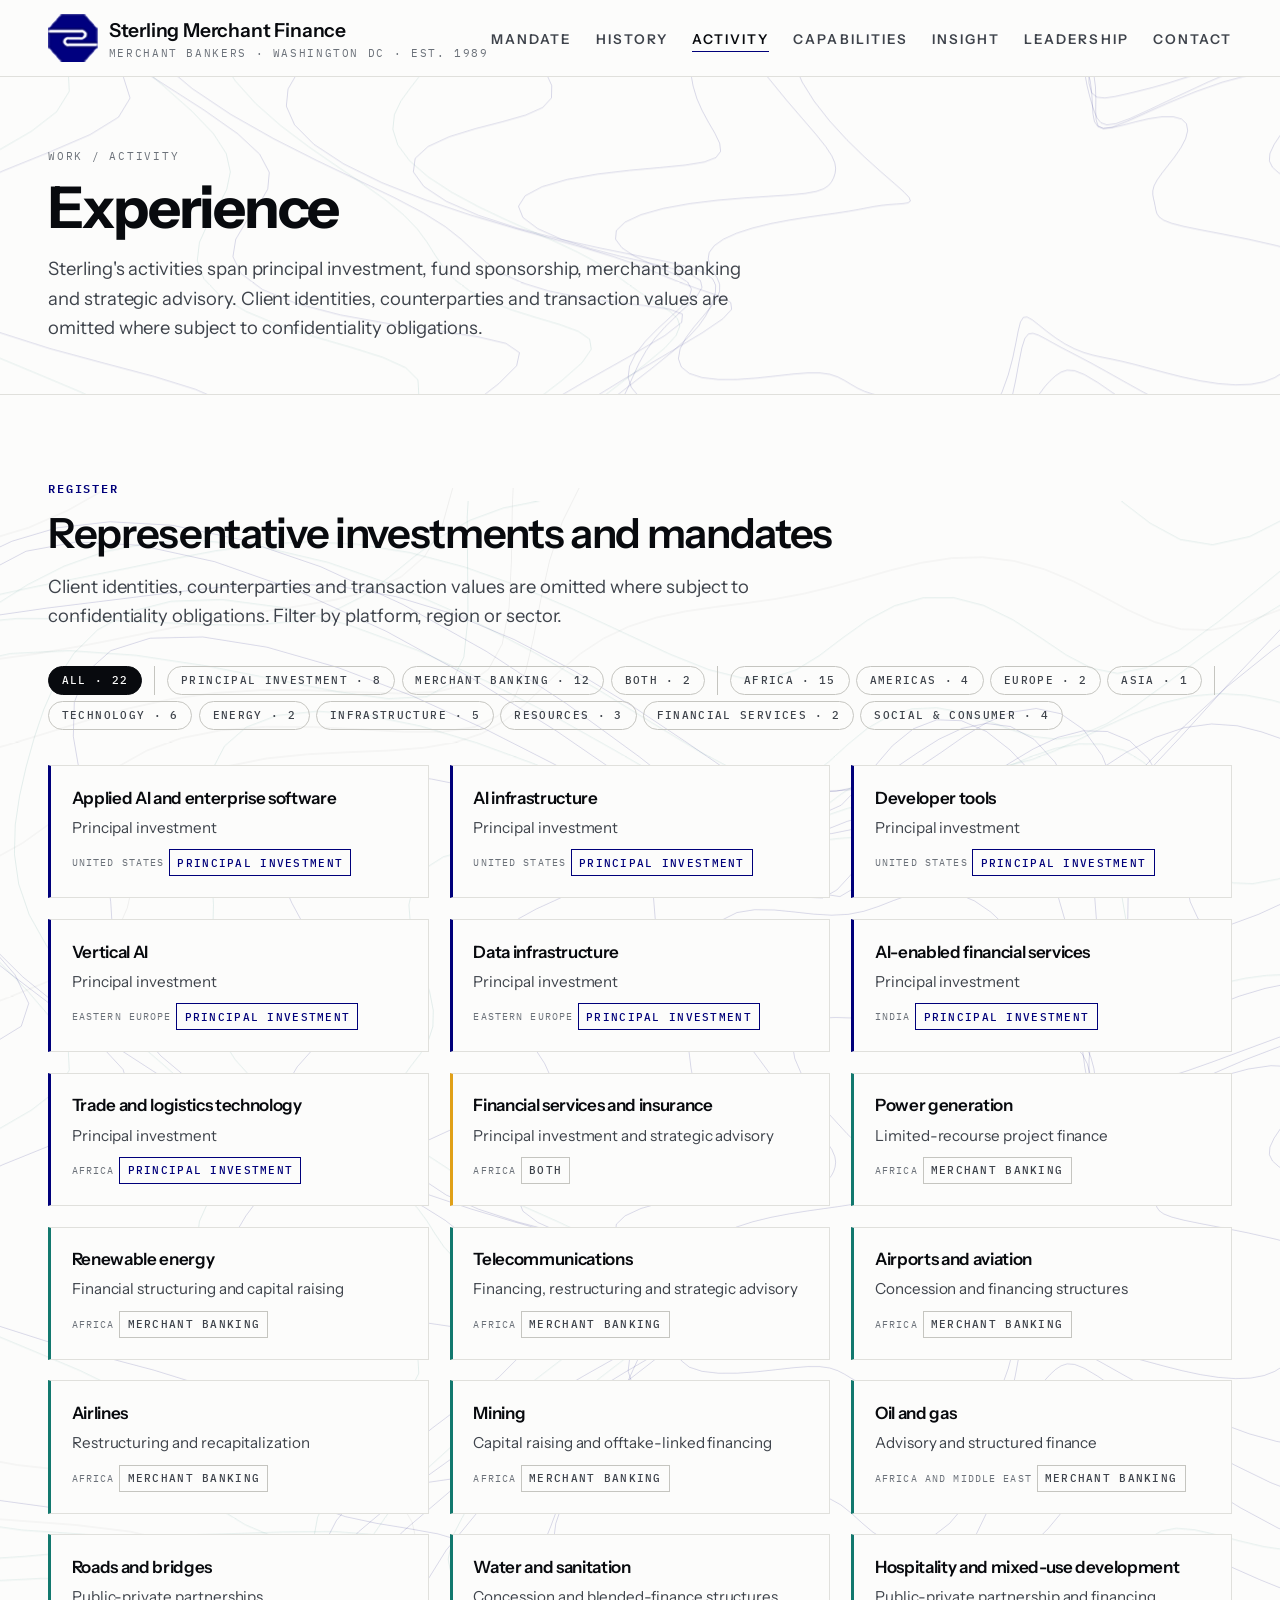
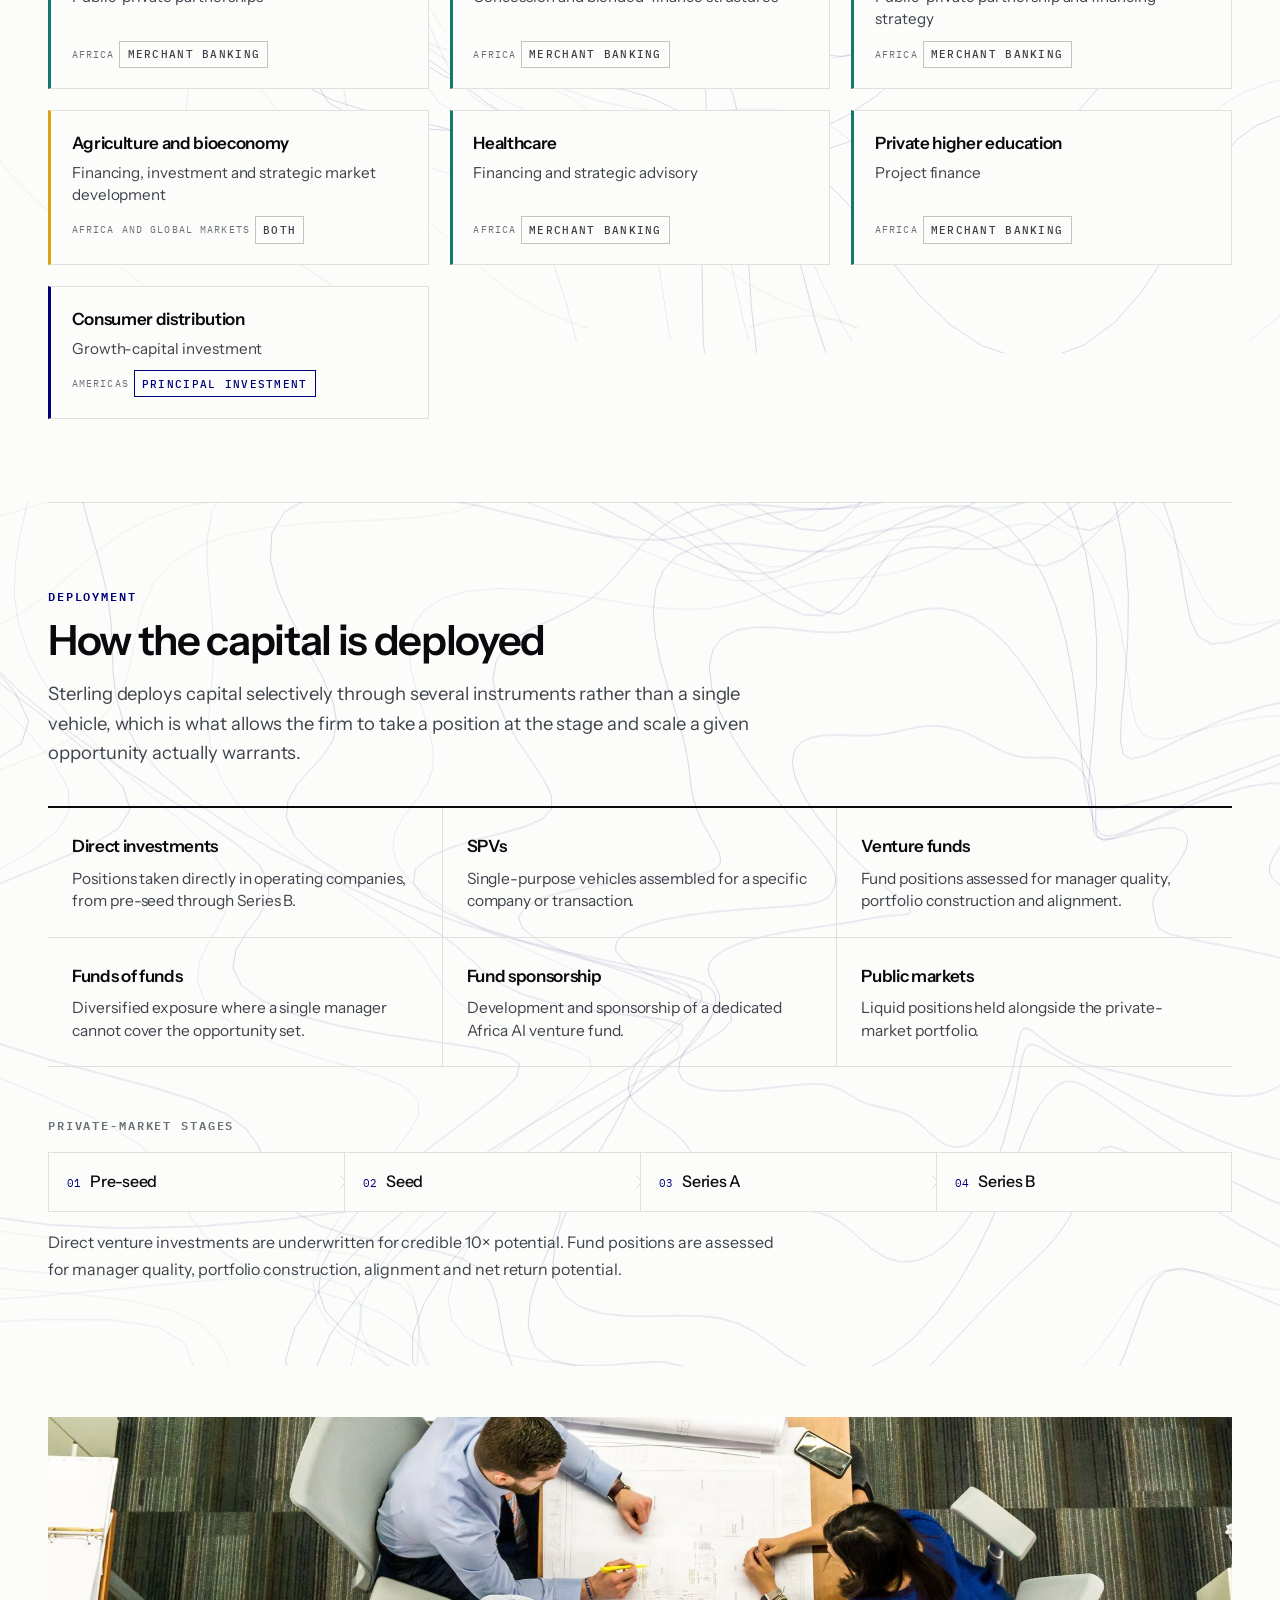
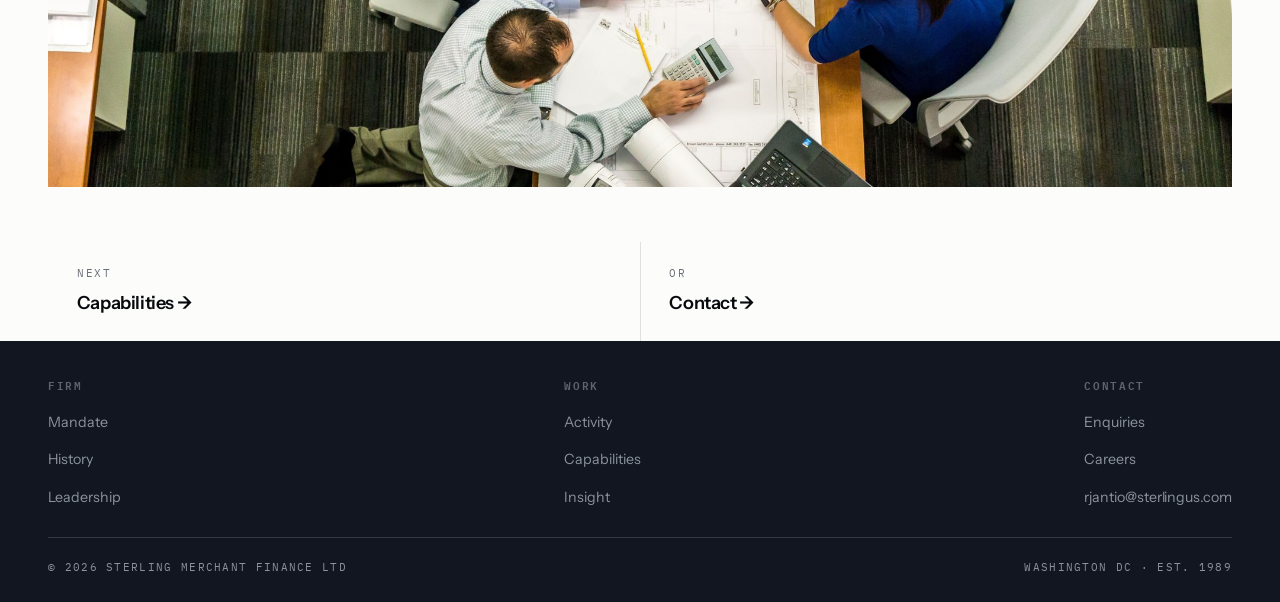
==== activity.html @ c947e56f "Add files via upload" ====
<!DOCTYPE html>
<html lang="en">
<head>
<meta charset="utf-8">
<meta name="viewport" content="width=device-width, initial-scale=1">
<title>Experience &middot; Sterling Merchant Finance</title>
<meta name="description" content="Distribution of Sterling Merchant Finance mandates and principal positions by sector, region and book.">
<link rel="preconnect" href="https://fonts.googleapis.com">
<link rel="preconnect" href="https://fonts.gstatic.com" crossorigin>
<link href="https://fonts.googleapis.com/css2?family=Instrument+Sans:ital,wght@0,400;0,500;0,600;0,700;1,400&family=IBM+Plex+Mono:wght@400;500;600&display=swap" rel="stylesheet">
<link rel="icon" type="image/png" href="images/favicon.png">
<link rel="stylesheet" href="assets/sterling.css">
</head>
<body>
<nav class="nav">
  <div class="nav-in">
    <a class="brand" href="index.html">
      <img src="images/logo.png" alt="Sterling Merchant Finance" width="31" height="30">
      <span><span class="nm">Sterling Merchant Finance</span><span class="tl">Merchant Bankers &middot; Washington&nbsp;DC &middot; Est. 1989</span></span>
    </a>
    <ul class="nav-links">
      <li><a href="mandate.html">Mandate</a></li>
      <li><a href="history.html">History</a></li>
      <li><a href="activity.html" aria-current="page">Activity</a></li>
      <li><a href="capabilities.html">Capabilities</a></li>
      <li><a href="insight.html">Insight</a></li>
      <li><a href="leadership.html">Leadership</a></li>
      <li><a href="contact.html">Contact</a></li>
    </ul>
    <button class="burger" aria-label="Menu" aria-expanded="false"><i></i><i></i><i></i></button>
  </div>
</nav>
<header class="phero">
  <div class="field" aria-hidden="true"></div>
  <div class="wrap">
    <p class="crumb">Work / Activity</p>
    <h1 class="h1">Experience</h1>
    <p class="dek">Sterling's activities span principal investment, fund sponsorship, merchant banking and strategic advisory. Client identities, counterparties and transaction values are omitted where subject to confidentiality obligations.</p>
  </div>
</header>

<section class="sect">
  <div class="field" aria-hidden="true"></div>
  <div class="wrap">
    <span class="lab">Register</span>
    <h2 class="h2">Representative investments and mandates</h2>
    <p class="dek">Client identities, counterparties and transaction values are omitted where subject to confidentiality obligations. Filter by platform, region or sector.</p>

    <div class="filters" id="regfilters" role="group" aria-label="Filter the register">
      <button class="fbtn" type="button" data-k="all" data-f="all" aria-pressed="true">All &middot; 22</button>
      <span class="f-sep" aria-hidden="true"></span>
      <button class="fbtn" type="button" data-k="p" data-f="Principal Investment">Principal Investment &middot; 8</button>
      <button class="fbtn" type="button" data-k="p" data-f="Merchant Banking">Merchant Banking &middot; 12</button>
      <button class="fbtn" type="button" data-k="p" data-f="Both">Both &middot; 2</button>
      <span class="f-sep" aria-hidden="true"></span>
      <button class="fbtn" type="button" data-k="r" data-f="Africa">Africa &middot; 15</button>
      <button class="fbtn" type="button" data-k="r" data-f="Americas">Americas &middot; 4</button>
      <button class="fbtn" type="button" data-k="r" data-f="Europe">Europe &middot; 2</button>
      <button class="fbtn" type="button" data-k="r" data-f="Asia">Asia &middot; 1</button>
      <span class="f-sep" aria-hidden="true"></span>
      <button class="fbtn" type="button" data-k="s" data-f="Technology">Technology &middot; 6</button>
      <button class="fbtn" type="button" data-k="s" data-f="Energy">Energy &middot; 2</button>
      <button class="fbtn" type="button" data-k="s" data-f="Infrastructure">Infrastructure &middot; 5</button>
      <button class="fbtn" type="button" data-k="s" data-f="Resources">Resources &middot; 3</button>
      <button class="fbtn" type="button" data-k="s" data-f="Financial services">Financial services &middot; 2</button>
      <button class="fbtn" type="button" data-k="s" data-f="Social &amp; consumer">Social &amp; consumer &middot; 4</button>
    </div>
    <p class="f-empty" id="regempty">No entries match that combination.</p>

    <ul class="reg" id="reg">
      <li data-p="Principal Investment" data-r="Americas" data-s="Technology">
        <span class="sec">Applied AI and enterprise software</span>
        <span class="eng">Principal investment</span>
        <span class="meta"><span class="rg">United States</span><span class="chip chip-a">Principal Investment</span></span>
      </li>
      <li data-p="Principal Investment" data-r="Americas" data-s="Technology">
        <span class="sec">AI infrastructure</span>
        <span class="eng">Principal investment</span>
        <span class="meta"><span class="rg">United States</span><span class="chip chip-a">Principal Investment</span></span>
      </li>
      <li data-p="Principal Investment" data-r="Americas" data-s="Technology">
        <span class="sec">Developer tools</span>
        <span class="eng">Principal investment</span>
        <span class="meta"><span class="rg">United States</span><span class="chip chip-a">Principal Investment</span></span>
      </li>
      <li data-p="Principal Investment" data-r="Europe" data-s="Technology">
        <span class="sec">Vertical AI</span>
        <span class="eng">Principal investment</span>
        <span class="meta"><span class="rg">Eastern Europe</span><span class="chip chip-a">Principal Investment</span></span>
      </li>
      <li data-p="Principal Investment" data-r="Europe" data-s="Technology">
        <span class="sec">Data infrastructure</span>
        <span class="eng">Principal investment</span>
        <span class="meta"><span class="rg">Eastern Europe</span><span class="chip chip-a">Principal Investment</span></span>
      </li>
      <li data-p="Principal Investment" data-r="Asia" data-s="Financial services">
        <span class="sec">AI-enabled financial services</span>
        <span class="eng">Principal investment</span>
        <span class="meta"><span class="rg">India</span><span class="chip chip-a">Principal Investment</span></span>
      </li>
      <li data-p="Principal Investment" data-r="Africa" data-s="Technology">
        <span class="sec">Trade and logistics technology</span>
        <span class="eng">Principal investment</span>
        <span class="meta"><span class="rg">Africa</span><span class="chip chip-a">Principal Investment</span></span>
      </li>
      <li data-p="Both" data-r="Africa" data-s="Financial services">
        <span class="sec">Financial services and insurance</span>
        <span class="eng">Principal investment and strategic advisory</span>
        <span class="meta"><span class="rg">Africa</span><span class="chip chip">Both</span></span>
      </li>
      <li data-p="Merchant Banking" data-r="Africa" data-s="Energy">
        <span class="sec">Power generation</span>
        <span class="eng">Limited-recourse project finance</span>
        <span class="meta"><span class="rg">Africa</span><span class="chip chip">Merchant Banking</span></span>
      </li>
      <li data-p="Merchant Banking" data-r="Africa" data-s="Energy">
        <span class="sec">Renewable energy</span>
        <span class="eng">Financial structuring and capital raising</span>
        <span class="meta"><span class="rg">Africa</span><span class="chip chip">Merchant Banking</span></span>
      </li>
      <li data-p="Merchant Banking" data-r="Africa" data-s="Infrastructure">
        <span class="sec">Telecommunications</span>
        <span class="eng">Financing, restructuring and strategic advisory</span>
        <span class="meta"><span class="rg">Africa</span><span class="chip chip">Merchant Banking</span></span>
      </li>
      <li data-p="Merchant Banking" data-r="Africa" data-s="Infrastructure">
        <span class="sec">Airports and aviation</span>
        <span class="eng">Concession and financing structures</span>
        <span class="meta"><span class="rg">Africa</span><span class="chip chip">Merchant Banking</span></span>
      </li>
      <li data-p="Merchant Banking" data-r="Africa" data-s="Infrastructure">
        <span class="sec">Airlines</span>
        <span class="eng">Restructuring and recapitalization</span>
        <span class="meta"><span class="rg">Africa</span><span class="chip chip">Merchant Banking</span></span>
      </li>
      <li data-p="Merchant Banking" data-r="Africa" data-s="Resources">
        <span class="sec">Mining</span>
        <span class="eng">Capital raising and offtake-linked financing</span>
        <span class="meta"><span class="rg">Africa</span><span class="chip chip">Merchant Banking</span></span>
      </li>
      <li data-p="Merchant Banking" data-r="Africa" data-s="Resources">
        <span class="sec">Oil and gas</span>
        <span class="eng">Advisory and structured finance</span>
        <span class="meta"><span class="rg">Africa and Middle East</span><span class="chip chip">Merchant Banking</span></span>
      </li>
      <li data-p="Merchant Banking" data-r="Africa" data-s="Infrastructure">
        <span class="sec">Roads and bridges</span>
        <span class="eng">Public-private partnerships</span>
        <span class="meta"><span class="rg">Africa</span><span class="chip chip">Merchant Banking</span></span>
      </li>
      <li data-p="Merchant Banking" data-r="Africa" data-s="Infrastructure">
        <span class="sec">Water and sanitation</span>
        <span class="eng">Concession and blended-finance structures</span>
        <span class="meta"><span class="rg">Africa</span><span class="chip chip">Merchant Banking</span></span>
      </li>
      <li data-p="Merchant Banking" data-r="Africa" data-s="Social &amp; consumer">
        <span class="sec">Hospitality and mixed-use development</span>
        <span class="eng">Public-private partnership and financing strategy</span>
        <span class="meta"><span class="rg">Africa</span><span class="chip chip">Merchant Banking</span></span>
      </li>
      <li data-p="Both" data-r="Africa" data-s="Resources">
        <span class="sec">Agriculture and bioeconomy</span>
        <span class="eng">Financing, investment and strategic market development</span>
        <span class="meta"><span class="rg">Africa and global markets</span><span class="chip chip">Both</span></span>
      </li>
      <li data-p="Merchant Banking" data-r="Africa" data-s="Social &amp; consumer">
        <span class="sec">Healthcare</span>
        <span class="eng">Financing and strategic advisory</span>
        <span class="meta"><span class="rg">Africa</span><span class="chip chip">Merchant Banking</span></span>
      </li>
      <li data-p="Merchant Banking" data-r="Africa" data-s="Social &amp; consumer">
        <span class="sec">Private higher education</span>
        <span class="eng">Project finance</span>
        <span class="meta"><span class="rg">Africa</span><span class="chip chip">Merchant Banking</span></span>
      </li>
      <li data-p="Principal Investment" data-r="Americas" data-s="Social &amp; consumer">
        <span class="sec">Consumer distribution</span>
        <span class="eng">Growth-capital investment</span>
        <span class="meta"><span class="rg">Americas</span><span class="chip chip-a">Principal Investment</span></span>
      </li>
    </ul>
  </div>
</section>

<section class="sect hr">
  <div class="field" aria-hidden="true"></div>
  <div class="wrap">
    <span class="lab">Deployment</span>
    <h2 class="h2">How the capital is deployed</h2>
    <p class="dek">Sterling deploys capital selectively through several instruments rather than a single vehicle, which is what allows the firm to take a position at the stage and scale a given opportunity actually warrants.</p>

    <ul class="instr">
        <li><span class="in-t">Direct investments</span><span class="in-d">Positions taken directly in operating companies, from pre-seed through Series B.</span></li>
        <li><span class="in-t">SPVs</span><span class="in-d">Single-purpose vehicles assembled for a specific company or transaction.</span></li>
        <li><span class="in-t">Venture funds</span><span class="in-d">Fund positions assessed for manager quality, portfolio construction and alignment.</span></li>
        <li><span class="in-t">Funds of funds</span><span class="in-d">Diversified exposure where a single manager cannot cover the opportunity set.</span></li>
        <li><span class="in-t">Fund sponsorship</span><span class="in-d">Development and sponsorship of a dedicated Africa AI venture fund.</span></li>
        <li><span class="in-t">Public markets</span><span class="in-d">Liquid positions held alongside the private-market portfolio.</span></li>
    </ul>

    <div class="stage-wrap">
      <span class="lab lab-m">Private-market stages</span>
      <ul class="stages"><li><span class="st-n">01</span><span class="st-t">Pre-seed</span></li><li><span class="st-n">02</span><span class="st-t">Seed</span></li><li><span class="st-n">03</span><span class="st-t">Series A</span></li><li><span class="st-n">04</span><span class="st-t">Series B</span></li></ul>
      <p class="stage-note">Direct venture investments are underwritten for credible 10&times; potential. Fund positions are assessed for manager quality, portfolio construction, alignment and net return potential.</p>
    </div>
  </div>
</section>

<div class="wrap">
  <figure class="photoband">
    <img src="images/activity-band.jpg" alt="Engineers reviewing drawings around a table">
    <div class="ghost">Photo band<br>images/activity-band.jpg</div>
  </figure>
</div>

<div class="wrap">
  <div class="nextnav">
    <a href="capabilities.html"><span class="k">Next</span><span class="t">Capabilities &rarr;</span></a>
    <a href="contact.html"><span class="k">Or</span><span class="t">Contact &rarr;</span></a>
  </div>
</div>
<footer>
  <div class="foot-in">
    <div class="foot-top">
      <div><h5>Firm</h5><ul><li><a href="mandate.html">Mandate</a></li><li><a href="history.html">History</a></li><li><a href="leadership.html">Leadership</a></li></ul></div>
      <div><h5>Work</h5><ul><li><a href="activity.html">Activity</a></li><li><a href="capabilities.html">Capabilities</a></li><li><a href="insight.html">Insight</a></li></ul></div>
      <div><h5>Contact</h5><ul><li><a href="contact.html">Enquiries</a></li><li><a href="contact.html#careers">Careers</a></li><li><a href="mailto:rjantio@sterlingus.com">rjantio@sterlingus.com</a></li></ul></div>
    </div>
    <div class="foot-bot"><span>&copy; 2026 Sterling Merchant Finance Ltd</span><span>Washington&nbsp;DC &middot; Est. 1989</span></div>
  </div>
</footer>

<script src="assets/site.js"></script>
</body>
</html>
---- assets/sterling.css ----
/* ============================================================
   Sterling Merchant Finance — shared stylesheet
   Edit here once; every page picks it up.
   ============================================================ */

:root{
  --paper:#FCFCFB;
  --panel:#F1F2EF;
  --ink:#080A0E;
  --ink-lift:#121620;
  --ink-2:#3E434B;
  --ink-3:#6B7179;
  --line:#E0E0DC;
  --line-2:#C5C5C0;
  --line-dk:rgba(252,252,251,.15);
  --cobalt:#00007A;      /* the logo navy, sampled from the mark */
  --cobalt-dp:#000053;
  --cobalt-lift:#9698E6; /* light tint of the navy, for dark sections */
  --teal:#12786E;
  --amber:#E0A018;
  --wash:rgba(0,0,122,.05);
  --sans:'Instrument Sans',-apple-system,'Segoe UI',Helvetica,Arial,sans-serif;
  --mono:'IBM Plex Mono',ui-monospace,'SF Mono',Menlo,monospace;
  --gut:clamp(1.3rem,4vw,3rem);
  --max:84rem;
}
*{box-sizing:border-box}
html{-webkit-text-size-adjust:100%;scroll-behavior:smooth}
body{
  margin:0;background:var(--paper);color:var(--ink);font-family:var(--sans);
  font-size:clamp(1.04rem,.32vw + .97rem,1.13rem);line-height:1.68;letter-spacing:-.003em;
  -webkit-font-smoothing:antialiased;overflow-x:hidden;
}
a{color:inherit}
img{max-width:100%}

.wrap{max-width:var(--max);margin:0 auto;padding:0 var(--gut);position:relative;z-index:2}
.sect{padding:clamp(3.2rem,6.5vw,5.6rem) 0;position:relative}
.sect.hr::before{content:"";position:absolute;top:0;left:var(--gut);right:var(--gut);height:1px;background:var(--line)}
.dk{background:var(--ink);color:var(--paper)}
.dk .lab{color:var(--cobalt-lift)}
.dk .h2,.dk .h3{color:var(--paper)}
.dk .dek{color:#A6ACB5}
.dk .note{color:#747B85}
.dk .chip{border-color:var(--line-dk);color:#CCD1D8}
/* the feature card and the gradient band are dark surfaces but are not .dk
   sections, so they need the light-on-dark treatments spelled out */
.feat .chip,.band .chip{border-color:rgba(252,252,251,.32);color:#D5DAE0}
.feat .lab,.band .lab{color:var(--cobalt-lift)}

/* ---------- type ---------- */
.lab{font-family:var(--mono);font-weight:600;font-size:.78rem;letter-spacing:.15em;text-transform:uppercase;color:var(--cobalt);display:block}
.lab-m{color:var(--ink-3)}
.h1{font-size:clamp(2.1rem,5.2vw,3.6rem);font-weight:700;letter-spacing:-.04em;line-height:1;margin:.85rem 0 0;text-wrap:balance}
.h2{font-size:clamp(1.7rem,3.4vw,2.6rem);font-weight:600;letter-spacing:-.032em;line-height:1.04;margin:.8rem 0 0}
.h3{font-size:1.22rem;font-weight:600;letter-spacing:-.024em;margin:0}
.dek{margin:1.05rem 0 0;color:var(--ink-2);max-width:45rem;font-size:1.15rem;line-height:1.6}
.prose p{margin:0 0 1.15rem;max-width:43rem;color:var(--ink-2)}
.prose p:last-child{margin-bottom:0}
.dk .prose p{color:#B5BBC3}
.chip{font-family:var(--mono);font-size:.67rem;font-weight:500;letter-spacing:.12em;text-transform:uppercase;border:1px solid var(--line-2);color:var(--ink-2);padding:.22rem .45rem;display:inline-block;white-space:nowrap}
.chip-a{border-color:var(--cobalt);color:var(--cobalt)}
.tags{display:flex;flex-wrap:wrap;gap:.32rem;margin-top:1rem}
/* ---------- bulleted lists ---------- */
.blist{list-style:none;margin:1.2rem 0 0;padding:0}
.blist li{position:relative;padding:.65rem 0 .65rem 1.7rem;color:var(--ink-2);border-bottom:1px solid var(--line);max-width:43rem}
.blist li:first-child{border-top:1px solid var(--line)}
.blist li::before{content:"";position:absolute;left:0;top:1.35em;width:.75rem;height:1.5px;background:var(--cobalt)}
.blist strong{color:var(--ink);font-weight:600}
.dk .blist li{color:#B5BBC3;border-color:var(--line-dk)}
.dk .blist li:first-child{border-top-color:var(--line-dk)}
.dk .blist strong{color:var(--paper)}

.note{font-family:var(--mono);font-size:.72rem;letter-spacing:.04em;color:var(--ink-3);margin-top:.9rem;line-height:1.75}

.pill{
  display:inline-block;border-radius:999px;padding:.72rem 1.7rem;text-decoration:none;
  font-size:.87rem;font-weight:600;background:var(--cobalt);color:#fff;
  border:1.5px solid var(--cobalt);transition:background .2s,color .2s,border-color .2s;
}
.pill:hover{background:var(--cobalt-dp);border-color:var(--cobalt-dp)}
.pill-o{background:transparent;color:#fff;border-color:rgba(255,255,255,.75)}
.pill-o:hover{background:#fff;color:var(--cobalt-dp);border-color:#fff}
.pill-d{background:transparent;color:var(--ink);border-color:var(--line-2)}
.pill-d:hover{background:var(--ink);color:var(--paper);border-color:var(--ink)}

/* ---------- contour field ---------- */
.field{position:absolute;inset:0;overflow:hidden;pointer-events:none;z-index:0}
.field svg{position:absolute;left:50%;top:50%;width:175%;height:auto;transform:translate(-50%,-50%);will-change:transform}
.field path{fill:none;vector-effect:non-scaling-stroke}
.fl-1 path{stroke:rgba(0,0,122,.15);stroke-width:1}
.fl-2 path{stroke:rgba(18,120,110,.11);stroke-width:1}
.fl-3 path{stroke:rgba(8,10,14,.06);stroke-width:1}
.dk .fl-1 path{stroke:rgba(150,152,230,.22)}
.dk .fl-2 path{stroke:rgba(70,200,180,.13)}
.dk .fl-3 path{stroke:rgba(252,252,251,.06)}
.band .fl-1 path{stroke:rgba(255,255,255,.16)}
.band .fl-2 path{stroke:rgba(255,255,255,.1)}
.band .fl-3 path{stroke:rgba(255,255,255,.06)}


/* ---------- large-display scaling ----------
   Below 1750px nothing changes, so laptops render exactly as before. Above it
   the root grows about 1px per 100px of viewport, capped at 34px — so type,
   spacing and the 84rem container all scale together on a big monitor or a
   conference-room screen instead of shrinking into the middle. */
@media(min-width:1750px){
  html{font-size:clamp(16px, calc(16px + (100vw - 1750px) / 100), 34px)}
}

/* ---------- nav ---------- */
.nav{position:sticky;top:0;z-index:90;background:rgba(252,252,251,.94);backdrop-filter:blur(12px);border-bottom:1px solid var(--line)}
.nav-in{max-width:var(--max);margin:0 auto;padding:.85rem var(--gut);display:flex;align-items:center;justify-content:space-between;gap:1.2rem}
.brand{display:flex;align-items:center;gap:.7rem;text-decoration:none}
.brand svg{display:block;flex:0 0 auto}
.brand img{display:block;flex:0 0 auto;width:3.1rem;height:3.02rem}
.brand .nm{font-size:1.2rem;font-weight:600;letter-spacing:-.01em;line-height:1.05}
.brand .tl{font-family:var(--mono);font-size:.68rem;letter-spacing:.15em;text-transform:uppercase;color:var(--ink-3);display:block;margin-top:.06rem;line-height:1.2;white-space:nowrap}
.nav-links{display:flex;gap:clamp(.7rem,1.9vw,1.6rem);list-style:none;margin:0;padding:0;align-items:center}
.nav-links a{
  font-size:.84rem;font-weight:600;letter-spacing:.15em;text-transform:uppercase;text-decoration:none;
  color:var(--ink-2);padding:.25rem 0;border-bottom:1.5px solid transparent;transition:color .18s,border-color .18s;white-space:nowrap;
}
.nav-links a:hover,.nav-links a:focus-visible{color:var(--cobalt);border-bottom-color:var(--cobalt)}
.nav-links a[aria-current="page"]{color:var(--ink);border-bottom-color:var(--cobalt)}
.burger{
  display:none;appearance:none;background:transparent;border:1px solid var(--line-2);
  width:38px;height:34px;cursor:pointer;position:relative;border-radius:2px;
}
.burger i{position:absolute;left:9px;right:9px;height:1.5px;background:var(--ink);transition:transform .25s,opacity .2s}
.burger i:nth-child(1){top:11px}.burger i:nth-child(2){top:16px}.burger i:nth-child(3){top:21px}
.burger[aria-expanded="true"] i:nth-child(1){transform:translateY(5px) rotate(45deg)}
.burger[aria-expanded="true"] i:nth-child(2){opacity:0}
.burger[aria-expanded="true"] i:nth-child(3){transform:translateY(-5px) rotate(-45deg)}
@media(max-width:1080px){
  .burger{display:block}
  .nav-links{
    position:absolute;top:100%;left:0;right:0;background:var(--paper);border-bottom:1px solid var(--line);
    flex-direction:column;align-items:stretch;gap:0;padding:.4rem var(--gut) 1rem;display:none;
  }
  .nav-links.open{display:flex}
  .nav-links a{padding:.8rem 0;border-bottom:1px solid var(--line);font-size:.88rem}
}

/* ---------- home hero ----------
   Media anchored to the top-right corner and bled off the top and right
   edges. Only the edge facing the text is cut, by a harmonic wave. */
/* ---------- home hero ----------
   Media anchored top-right, bled off the top and right. Its left edge is a
   drifting harmonic boundary (see WAVE in site.js) that tapers rightward
   toward the bottom. A band of paper is left under the card, and the copy is
   centred inside the paper column beside it. */
.hero{
  position:relative;overflow:hidden;display:flex;align-items:center;
  /* the card's aspect has to stay near the video's 16:9, or object-fit:cover
     starts discarding the top and bottom of the frame on wide screens */
  min-height:min(clamp(30rem,42vw,68rem),94vh);
  padding:clamp(2.4rem,5vw,3.6rem) 0 clamp(4.6rem,9vw,7.5rem);
}
/* the bottom inset is the half-inch of paper under the card */
.hero-media{position:absolute;top:0;right:0;bottom:clamp(2.5rem,5vw,4rem);width:74%;z-index:1;pointer-events:none}
.media{
  /* hard-edged: the boundary IS the border, so no feather and no scrim */
  position:absolute;inset:0;clip-path:url(#orgClip);background:var(--ink-lift);overflow:hidden;z-index:1;
}
.media video,.media img{
  width:100%;height:100%;object-fit:cover;object-position:center;display:block;
  opacity:0;transition:opacity .45s ease;
  /* the clip hides the left ~31% of this box, so slide the footage right by
     half of that: the visible band then shows the middle of the frame rather
     than its right-hand edge. No zoom — zooming was cropping more subject. */
  transform:translateX(16%);
}
.media.filled video,.media.filled img{opacity:1}
.media-canvas{
  position:absolute;inset:0;width:100%;height:100%;display:block;
  transform:translateX(16%);
}
.media.filled .media-canvas{display:none}
.media.live .ghost{display:none}
.media .ghost{
  position:absolute;inset:0;display:flex;flex-direction:column;align-items:center;justify-content:center;gap:.5rem;
  font-family:var(--mono);font-size:.68rem;letter-spacing:.14em;text-transform:uppercase;color:#5D646E;
  text-align:center;padding:2rem 2rem 2rem 26%;line-height:2;
}
.media.filled .ghost{display:none}
/* ---------- logo end card ----------
   Sits inside .media so the wave clips it exactly like the footage. */
.endcard{
  position:absolute;inset:0;z-index:2;pointer-events:none;
  background:var(--paper);                     /* white — the mark reads more clearly */
  display:flex;align-items:center;justify-content:center;
  /* centred on the CUTOUT, not on the video box: the boundary averages 0.348
     of the box across the card's content band, so the visible middle is 0.674.
     Solved numerically rather than eyeballed. */
  padding-left:34.8%;
  opacity:0;transition:opacity 1.25s ease;
}
.endcard.on{opacity:1}
.endcard-in{
  display:flex;flex-direction:column;align-items:center;text-align:center;
  /* nudged up a quarter inch — 1.5rem is 24px at the default 16px root.
     One number to tune if it wants more or less. */
  transform:translateY(-1.5rem);
}
.endcard-mark{margin-bottom:clamp(1.1rem,2.2vw,1.8rem)}
.endcard-name{margin:0}
.endcard-sub{margin:.2rem 0 0}
/* no lift: the block is flex-centred in the card, so top and bottom match */
.endcard-mark{width:clamp(4.5rem,8vw,7.5rem);height:auto;overflow:visible;display:block}
.endcard-mark .oct{fill:var(--cobalt);stroke:none;opacity:0}   /* navy octagon, as in the mark */
.endcard-mark .s-top,.endcard-mark .s-bot{
  fill:none;stroke:#fff;   /* white S cut through the navy */stroke-width:17;stroke-linecap:round;stroke-linejoin:round;
}
.endcard-name{
  font-size:clamp(1.05rem,2.1vw,1.75rem);font-weight:600;
  letter-spacing:-.022em;color:var(--ink);opacity:0;line-height:1.1;
}
.endcard-sub{
  font-family:var(--mono);font-size:clamp(.62rem,1vw,.76rem);
  letter-spacing:.2em;text-transform:uppercase;color:var(--ink-3);opacity:0;
  line-height:1.3;white-space:nowrap;
}

/* the sequence, all keyed off .on so the timings live in one place */
.endcard.on .s-top{animation:strokeIn 1.15s cubic-bezier(.55,0,.2,1) .55s forwards}
.endcard.on .s-bot{animation:strokeIn 1.15s cubic-bezier(.55,0,.2,1) .55s forwards}
.endcard.on .oct{animation:cardFade .55s ease .1s forwards}   /* first, not last */
.endcard.on .endcard-name{animation:cardRise .7s cubic-bezier(.2,.8,.3,1) 1.75s forwards}
.endcard.on .endcard-sub{animation:cardRise .7s cubic-bezier(.2,.8,.3,1) 2.25s forwards}
@keyframes strokeIn{to{stroke-dashoffset:0}}
@keyframes cardFade{to{opacity:1}}
@keyframes cardRise{from{opacity:0;transform:translateY(14px)}to{opacity:1;transform:none}}
@media(prefers-reduced-motion:reduce){
  .endcard.on .s-top,.endcard.on .s-bot,.endcard.on .oct,
  .endcard.on .endcard-name,.endcard.on .endcard-sub{animation:none;opacity:1;transform:none;stroke-dashoffset:0}
}
@media(max-width:900px){ .endcard{padding-left:0} }

/* the boundary, plus its siblings marching out across the paper */
.hero-waves{position:absolute;inset:0;width:100%;height:100%;overflow:visible;z-index:3;pointer-events:none}
.hero-waves path{fill:none;stroke:rgba(0,0,122,.24);stroke-width:1;vector-effect:non-scaling-stroke}
.hero-waves path.t{stroke:rgba(18,120,110,.17)}

.hero-in{
  max-width:var(--max);margin:0 auto;padding:0 var(--gut);position:relative;z-index:4;width:100%;
  text-align:left;
}
/* padding-right reserves the video's side, so the content box IS the paper
   column and everything centres inside it. One number to nudge. */
@media(min-width:901px){ .hero-in{padding-right:49%} }
.hero h1{
  /* left-aligned and allowed to break, which is what lets it run this large
     inside the paper column */
  font-size:clamp(2.1rem,4.3vw,4rem);font-weight:700;letter-spacing:-.05em;line-height:1.0;
  margin:0 0 clamp(1.2rem,2.6vw,1.8rem);text-align:left;color:var(--ink);
  max-width:20ch;text-wrap:balance;
}
.hero h1 em{font-style:normal;color:var(--cobalt)}
.hero .kick{font-family:var(--mono);font-size:.72rem;letter-spacing:.18em;text-transform:uppercase;color:var(--ink-3);margin:0 0 clamp(1.1rem,2.4vw,1.7rem)}
.hero .sub{margin:0 0 clamp(1.5rem,3vw,2.1rem);max-width:32rem;color:var(--ink-2);font-size:1.13rem}
@media(max-width:900px){
  .hero{min-height:0;display:block;padding-top:0;padding-bottom:clamp(2.4rem,6vw,3.6rem)}
  .hero-in{text-align:left;padding-right:var(--gut)}
  .hero h1{font-size:clamp(1.9rem,7.5vw,2.8rem);letter-spacing:-.042em;max-width:18ch}
  .hero .sub{margin-left:0}
  .media video,.media img,.media-canvas{transform:none}
  .hero-media{position:relative;width:100%;height:clamp(13rem,48vw,20rem);margin:0 0 1.7rem;bottom:auto}
  .media{clip-path:none}
  .media .ghost{padding:1.6rem}
  .hero-waves{display:none}
}


/* ---------- interior page hero ---------- */
.phero{position:relative;overflow:hidden;padding:clamp(2.6rem,6vw,4.4rem) 0 clamp(2rem,4.5vw,3.2rem);border-bottom:1px solid var(--line)}
.phero .crumb{font-family:var(--mono);font-size:.69rem;letter-spacing:.16em;text-transform:uppercase;color:var(--ink-3);margin:0}
.phero .dek{margin-top:1.1rem}

/* ---------- gradient band ---------- */
.band{background:linear-gradient(100deg,#000038 0%,var(--cobalt) 44%,var(--teal) 100%);color:#fff;padding:clamp(2.4rem,5vw,3.6rem) 0;position:relative;overflow:hidden}
.band-in{max-width:var(--max);margin:0 auto;padding:0 var(--gut);display:flex;align-items:center;justify-content:space-between;gap:clamp(1.4rem,4vw,3rem);flex-wrap:wrap;position:relative;z-index:2}
.band p{margin:0;font-size:clamp(1.28rem,2.6vw,1.9rem);font-weight:500;letter-spacing:-.026em;line-height:1.24;max-width:34rem}

/* ---------- two-column blocks ---------- */
.duo{display:grid;grid-template-columns:1fr 1fr;gap:clamp(1.6rem,4vw,3.2rem);margin-top:clamp(2rem,4vw,2.9rem)}
.mand{position:relative;padding-top:1.1rem}
.mand::before{content:"";position:absolute;top:0;left:0;width:2.4rem;height:2px;background:var(--cobalt)}
.mand.t2::before{background:var(--teal)}
.mand h3{font-size:1.25rem;font-weight:600;letter-spacing:-.024em;margin:.8rem 0 .55rem}
.mand p{margin:0;color:var(--ink-2);font-size:1.05rem}
@media(max-width:760px){.duo{grid-template-columns:1fr;gap:1.9rem}}

.trio{display:grid;grid-template-columns:repeat(3,1fr);gap:clamp(1.4rem,3vw,2.6rem);margin-top:clamp(2rem,4vw,2.9rem)}
@media(max-width:880px){.trio{grid-template-columns:1fr;gap:1.9rem}}

/* ---------- feature card with mesh ---------- */
/* ---------- feature card: photograph bleeding into a dark text panel ---------- */
.feat{
  position:relative;display:grid;grid-template-columns:1fr 1fr;
  background:var(--ink);color:var(--paper);margin-top:clamp(2.2rem,5vw,3.2rem);
  overflow:hidden;align-items:center;min-height:clamp(19rem,33vw,26rem);
}
.feat-shot{position:absolute;top:0;bottom:0;left:0;width:60%;margin:0;overflow:hidden;z-index:1}
.feat-shot img{width:100%;height:100%;object-fit:cover;object-position:34% 40%;display:block}
.feat-shot::after{
  content:"";position:absolute;inset:0;pointer-events:none;
  background:linear-gradient(92deg,rgba(8,10,14,.12) 0%,rgba(8,10,14,.30) 40%,rgba(8,10,14,.80) 70%,var(--ink) 90%);
}
.feat-shot .ghost{
  position:absolute;inset:0;display:none;flex-direction:column;align-items:center;justify-content:center;gap:.4rem;
  font-family:var(--mono);font-size:.68rem;letter-spacing:.14em;text-transform:uppercase;color:#6E757E;text-align:center;padding:1.4rem;line-height:2;
}
.feat-shot.empty img{display:none}
.feat-shot.empty .ghost{display:flex}
.feat .body{grid-column:2;position:relative;z-index:3;padding:clamp(1.8rem,3.6vw,3rem) clamp(1.6rem,3.4vw,2.6rem)}

/* ---------- wide photo band (drop-in, any page) ---------- */


/* ---------- enquiry form ---------- */
.form{margin-top:clamp(1.6rem,3.5vw,2.4rem)}
.f-grid{display:grid;grid-template-columns:repeat(2,minmax(0,1fr));gap:clamp(.9rem,2vw,1.4rem)}
.f-row{display:flex;flex-direction:column;gap:.4rem}
.f-row.wide{grid-column:1 / -1}
.form label{font-family:var(--mono);font-size:.66rem;letter-spacing:.14em;text-transform:uppercase;color:var(--ink-3)}
.form input,.form select,.form textarea{
  font-family:var(--sans);font-size:1rem;color:var(--ink);background:var(--paper);
  border:1px solid var(--line);border-radius:0;padding:.72rem .85rem;width:100%;
  transition:border-color .18s;
}
.form textarea{min-height:9rem;resize:vertical}
.form input:focus,.form select:focus,.form textarea:focus{outline:none;border-color:var(--cobalt)}
.form .req{color:var(--cobalt)}
.f-actions{margin-top:clamp(1.2rem,2.6vw,1.8rem);display:flex;align-items:center;gap:1.2rem;flex-wrap:wrap}
.form button{
  font-family:var(--sans);font-size:.95rem;font-weight:600;color:var(--paper);background:var(--cobalt);
  border:0;border-radius:999px;padding:.8rem 1.6rem;cursor:pointer;transition:background .18s;
}
.form button:hover{background:var(--cobalt-dp)}
.f-note{font-size:.9rem;color:var(--ink-3);font-style:italic;margin:.9rem 0 0}
@media(max-width:700px){ .f-grid{grid-template-columns:1fr} }


/* ---------- unpublished article rows: same grid as a link, visibly inactive ---------- */
.arts .pend{
  display:grid;grid-template-columns:1.9rem minmax(0,1fr) minmax(0,10rem);
  gap:.3rem clamp(.8rem,2vw,1.5rem);padding:.95rem 0;align-items:baseline;
}
.arts .pend .ix{color:var(--ink-3)}
.arts .pend .ti{color:var(--ink-3)}
.arts li.hide{display:none}
.grp.hide{display:none}
.f-empty{margin-top:1.6rem;color:var(--ink-3);font-size:1rem;display:none}
.f-empty.on{display:block}

/* ---------- sector coverage board ---------- */
.cov{display:grid;grid-template-columns:repeat(4,minmax(0,1fr));gap:clamp(1rem,2.4vw,2rem);margin-top:clamp(1.7rem,3.6vw,2.4rem)}
.cov-col{border-top:2px solid var(--ink);padding-top:.9rem}
.cov-col h4{font-family:var(--mono);font-size:.68rem;font-weight:500;letter-spacing:.14em;text-transform:uppercase;color:var(--ink-3);margin:0 0 .9rem}
.cov-col ul{list-style:none;margin:0;padding:0}
.cov-col li{
  display:flex;align-items:baseline;gap:.55rem;padding:.5rem 0;
  border-bottom:1px solid var(--line);font-size:1rem;letter-spacing:-.012em;line-height:1.35;
}
.cov-col li:last-child{border-bottom:0}
.cov-col li i{
  flex:0 0 auto;width:.46rem;height:.46rem;border-radius:50%;margin-top:.42rem;background:var(--cobalt);
}
.cov-col li i.m{background:var(--teal)}
.cov-col li i.b{background:var(--amber)}
.cov-key{display:flex;flex-wrap:wrap;gap:1.1rem;margin-top:clamp(1.2rem,2.6vw,1.7rem);font-family:var(--mono);font-size:.66rem;letter-spacing:.1em;text-transform:uppercase;color:var(--ink-3)}
.cov-key span{display:inline-flex;align-items:center;gap:.4rem}
.cov-key i{width:.46rem;height:.46rem;border-radius:50%;display:inline-block;background:var(--cobalt)}
.cov-key i.m{background:var(--teal)}
.cov-key i.b{background:var(--amber)}
@media(max-width:900px){.cov{grid-template-columns:repeat(2,minmax(0,1fr))}}
@media(max-width:560px){.cov{grid-template-columns:1fr}}

/* ---------- register cards ---------- */
.reg{list-style:none;display:grid;grid-template-columns:repeat(3,minmax(0,1fr));gap:clamp(.8rem,1.8vw,1.3rem);margin:clamp(1.6rem,3.4vw,2.2rem) 0 0;padding:0}
.reg li{
  border:1px solid var(--line);border-left:3px solid var(--cobalt);
  padding:clamp(1rem,2vw,1.3rem);display:flex;flex-direction:column;gap:.5rem;
  background:var(--paper);transition:border-color .18s, transform .18s;
}
.reg li[data-p="Merchant Banking"]{border-left-color:var(--teal)}
.reg li[data-p="Both"]{border-left-color:var(--amber)}
.reg li:hover{transform:translateY(-2px)}
.reg .sec{font-size:1.06rem;font-weight:600;letter-spacing:-.02em;line-height:1.3}
.reg .eng{font-size:.95rem;color:var(--ink-2);line-height:1.45;flex:1}
.reg .meta{display:flex;flex-wrap:wrap;gap:.3rem;align-items:center;margin-top:.15rem}
.reg .rg{font-family:var(--mono);font-size:.64rem;letter-spacing:.11em;text-transform:uppercase;color:var(--ink-3)}
.reg li.hide{display:none}
@media(max-width:980px){.reg{grid-template-columns:repeat(2,minmax(0,1fr))}}
@media(max-width:620px){.reg{grid-template-columns:1fr}}


/* ---------- filter bar separators ---------- */
.f-sep{width:1px;align-self:stretch;background:var(--line-2);margin:0 .35rem}
@media(max-width:700px){.f-sep{display:none}}

/* ---------- deployment instruments ---------- */
.instr{list-style:none;display:grid;grid-template-columns:repeat(3,minmax(0,1fr));gap:0;margin:clamp(1.7rem,3.6vw,2.4rem) 0 0;padding:0;border-top:2px solid var(--ink)}
.instr li{border-bottom:1px solid var(--line);border-right:1px solid var(--line);padding:clamp(1rem,2.2vw,1.5rem);display:flex;flex-direction:column;gap:.45rem}
.instr li:nth-child(3n){border-right:0}
.in-t{font-size:1.06rem;font-weight:600;letter-spacing:-.02em}
.in-d{font-size:.97rem;color:var(--ink-2);line-height:1.45}
@media(max-width:860px){.instr{grid-template-columns:repeat(2,minmax(0,1fr))}.instr li:nth-child(3n){border-right:1px solid var(--line)}.instr li:nth-child(2n){border-right:0}}
@media(max-width:560px){.instr{grid-template-columns:1fr}.instr li{border-right:0!important}}

.stage-wrap{margin-top:clamp(2rem,4.5vw,3rem)}
.stages{list-style:none;display:flex;flex-wrap:wrap;gap:0;margin:1rem 0 0;padding:0}
.stages li{
  flex:1 1 8rem;position:relative;padding:.95rem 1.1rem;border:1px solid var(--line);border-right:0;
  display:flex;align-items:baseline;gap:.6rem;background:var(--paper);
}
.stages li:last-child{border-right:1px solid var(--line)}
.stages li::after{
  content:"";position:absolute;right:-1px;top:50%;width:.5rem;height:.5rem;
  border-top:1px solid var(--line);border-right:1px solid var(--line);
  transform:translateY(-50%) rotate(45deg);background:var(--paper);
}
.stages li:last-child::after{display:none}
.st-n{font-family:var(--mono);font-size:.68rem;color:var(--cobalt)}
.st-t{font-size:1rem;font-weight:500;letter-spacing:-.015em}
.stage-note{margin:1.1rem 0 0;color:var(--ink-2);font-size:1rem;max-width:46rem}
@media(max-width:640px){.stages li{flex:1 1 100%;border-right:1px solid var(--line)}.stages li::after{display:none}}


/* ---------- capabilities accordion ---------- */
.acc{list-style:none;margin:clamp(1.7rem,3.6vw,2.4rem) 0 0;padding:0;border-top:2px solid var(--ink)}
.acc-item{border-bottom:1px solid var(--line)}
.acc-hd{
  appearance:none;background:transparent;border:0;width:100%;cursor:pointer;text-align:left;
  display:grid;grid-template-columns:2.4rem minmax(0,1fr) minmax(0,11rem) 1.4rem;
  gap:.3rem clamp(.8rem,2vw,1.5rem);align-items:center;
  padding:clamp(1rem,2.1vw,1.4rem) 0;transition:background .15s;font-family:var(--sans);
}
.acc-hd:hover{background:var(--wash)}
.acc-n{font-family:var(--mono);font-size:.72rem;color:var(--cobalt)}
.acc-t{font-size:1.15rem;font-weight:600;letter-spacing:-.022em;line-height:1.3;color:var(--ink)}
.acc-hd:hover .acc-t{color:var(--cobalt)}
.acc-p{font-family:var(--mono);font-size:.66rem;letter-spacing:.11em;text-transform:uppercase;color:var(--ink-3)}
.acc-i{position:relative;width:1.1rem;height:1.1rem;justify-self:end}
.acc-i::before,.acc-i::after{
  content:"";position:absolute;left:50%;top:50%;background:var(--ink-2);
  transform:translate(-50%,-50%);transition:opacity .2s, transform .2s;
}
.acc-i::before{width:1.1rem;height:1px}
.acc-i::after{width:1px;height:1.1rem}
.acc-hd[aria-expanded="true"] .acc-i::after{opacity:0;transform:translate(-50%,-50%) rotate(90deg)}
.acc-bd{padding:0 0 clamp(1.1rem,2.4vw,1.6rem);max-width:52rem}
.acc-bd p{margin:0 0 .8rem;color:var(--ink-2);font-size:1.04rem}
.acc-bd p:last-of-type{margin-bottom:0}
.acc-bd[hidden]{display:none}
@media(min-width:701px){ .acc-bd{padding-left:calc(2.4rem + clamp(.8rem,2vw,1.5rem))} }
@media(max-width:700px){
  .acc-hd{grid-template-columns:2.2rem minmax(0,1fr) 1.2rem}
  .acc-p{grid-column:2;font-size:.62rem}
  .acc-i{grid-row:1;grid-column:3}
}

/* ---------- side figure: square photograph, copy alongside ---------- */
.sidefig{
  display:grid;grid-template-columns:minmax(0,1fr) minmax(0,1.12fr);
  gap:clamp(1.6rem,4vw,3.6rem);align-items:center;
  margin:clamp(2.4rem,5vw,3.4rem) 0 0;
}
.sf-img{position:relative;aspect-ratio:1/1;overflow:hidden;background:var(--ink-lift);border:1px solid var(--line)}
.sf-img img{width:100%;height:100%;object-fit:cover;display:block}
.sf-img .ghost{
  position:absolute;inset:0;display:none;flex-direction:column;align-items:center;justify-content:center;gap:.3rem;
  font-family:var(--mono);font-size:.64rem;letter-spacing:.13em;text-transform:uppercase;color:var(--ink-3);text-align:center;padding:1rem;line-height:1.9;
}
.sf-img.empty img{display:none}
.sf-img.empty .ghost{display:flex}
.sf-body h3{font-size:clamp(1.2rem,2.3vw,1.65rem);font-weight:600;letter-spacing:-.026em;line-height:1.15;margin:.7rem 0 .8rem}
.sf-body p{margin:0 0 .9rem;color:var(--ink-2);font-size:1.05rem;max-width:34rem}
.sf-body p:last-child{margin-bottom:0}
@media(max-width:820px){ .sidefig{grid-template-columns:1fr;gap:1.4rem} }

.photoband{position:relative;margin:clamp(2.2rem,5vw,3.2rem) 0 0;overflow:hidden;background:var(--ink-lift)}
.photoband img{width:100%;aspect-ratio:3.2/1;height:auto;object-fit:cover;display:block}
.photoband figcaption{
  position:absolute;left:0;right:0;bottom:0;padding:clamp(1rem,2.4vw,1.6rem);
  font-family:var(--mono);font-size:.68rem;letter-spacing:.1em;color:#D2D7DD;
  background:linear-gradient(0deg,rgba(8,10,14,.88),rgba(8,10,14,0));
}
.photoband .ghost{
  position:absolute;inset:0;display:none;flex-direction:column;align-items:center;justify-content:center;gap:.4rem;
  font-family:var(--mono);font-size:.68rem;letter-spacing:.14em;text-transform:uppercase;color:#6E757E;text-align:center;padding:1.4rem;line-height:2;
}
.photoband.empty img,.photoband.empty figcaption{display:none}
.photoband.empty{aspect-ratio:3.2/1}
.photoband.empty .ghost{display:flex}

/* ---------- interactive sensitivity model ---------- */
.model{padding:clamp(1.4rem,3vw,2.2rem);background:radial-gradient(130% 130% at 25% 12%,#141B33 0%,#080A0E 72%);display:flex;flex-direction:column;gap:1.15rem}
.model-hd{font-family:var(--mono);font-size:.68rem;font-weight:600;letter-spacing:.15em;text-transform:uppercase;color:var(--cobalt-lift);margin:0}
.sliders{display:grid;gap:.8rem}
.sl{display:grid;grid-template-columns:1fr auto;gap:0 .8rem;align-items:baseline}
.sl label{font-family:var(--mono);font-size:.73rem;color:#A6ACB5;letter-spacing:.03em}
.sl output{font-family:var(--mono);font-size:.82rem;font-weight:600;color:var(--paper);font-variant-numeric:tabular-nums}
.sl input[type=range]{grid-column:1/-1;width:100%;-webkit-appearance:none;appearance:none;height:3px;background:rgba(252,252,251,.18);border-radius:999px;margin:.5rem 0 0;cursor:pointer}
.sl input[type=range]::-webkit-slider-thumb{-webkit-appearance:none;width:15px;height:15px;border-radius:50%;background:var(--cobalt-lift);border:0;cursor:pointer}
.sl input[type=range]::-moz-range-thumb{width:15px;height:15px;border-radius:50%;background:var(--cobalt-lift);border:0;cursor:pointer}
.outs{display:grid;grid-template-columns:repeat(3,1fr);gap:1px;background:rgba(252,252,251,.14)}
.outs > div{background:#0A0D14;padding:.8rem .85rem}
.ok{display:block;font-family:var(--mono);font-size:.63rem;letter-spacing:.12em;text-transform:uppercase;color:#767D87;margin-bottom:.35rem;line-height:1.4}
.ov{font-family:var(--mono);font-size:1.18rem;font-weight:600;color:var(--paper);font-variant-numeric:tabular-nums}
.verdict{font-family:var(--mono);font-size:.72rem;font-weight:600;letter-spacing:.14em;text-transform:uppercase;padding:.5rem .85rem;border:1px solid;display:inline-block}
.v-ok{color:#6FD8B0;border-color:#6FD8B0}
.v-mid{color:var(--amber);border-color:var(--amber)}
.v-no{color:#E8697A;border-color:#E8697A}
.sens-hd{font-family:var(--mono);font-size:.63rem;letter-spacing:.12em;text-transform:uppercase;color:#767D87;margin:0 0 .65rem}
.sens ul{list-style:none;margin:0;padding:0;display:grid;gap:.45rem}
.sens li{display:grid;grid-template-columns:3.9rem 1fr 2.7rem;gap:.7rem;align-items:center;font-family:var(--mono);font-size:.69rem;color:#A6ACB5}
.sens .tr{height:8px;background:rgba(252,252,251,.1);position:relative;overflow:hidden;border-radius:999px}
.sens .tr i{position:absolute;inset:0 auto 0 0;background:#6FD8B0;border-radius:999px;transition:width .28s ease,background .28s ease}
.sens .tr i.mid{background:var(--amber)}
.sens .tr i.no{background:#E8697A}
.sens .v{text-align:right;color:var(--paper);font-variant-numeric:tabular-nums}
.feat h3{font-size:clamp(1.35rem,2.7vw,1.95rem);font-weight:600;letter-spacing:-.03em;line-height:1.1;margin:.75rem 0 .8rem;color:var(--paper)}
.feat p{margin:0 0 1.05rem;color:#A6ACB5;font-size:1.06rem}
@media(max-width:820px){
  .feat{grid-template-columns:1fr;min-height:0}
  .feat-shot{position:relative;width:100%;height:clamp(12rem,44vw,17rem)}
  .feat-shot::after{background:linear-gradient(180deg,rgba(8,10,14,.12),rgba(8,10,14,.62) 68%,var(--ink))}
  .feat .body{grid-column:1}
}
@media(max-width:520px){.outs{grid-template-columns:1fr}}

/* ---------- timeline ---------- */
.tl{margin-top:clamp(2rem,4.5vw,2.9rem)}
.tl-rail{display:grid;grid-template-columns:repeat(5,1fr);border-top:1px solid var(--line-dk);margin-bottom:1.6rem}
.tl-btn{appearance:none;background:transparent;border:0;border-right:1px solid var(--line-dk);padding:1.05rem .6rem 1.15rem 0;text-align:left;cursor:pointer;color:inherit;font:inherit;position:relative;transition:background .18s}
.tl-btn:last-child{border-right:0}
.tl-btn::before{content:"";position:absolute;top:-1px;left:0;height:2px;width:0;background:var(--cobalt-lift);transition:width .38s cubic-bezier(.65,0,.35,1)}
.tl-btn[aria-selected="true"]::before{width:100%}
.tl-btn:hover{background:rgba(252,252,251,.04)}
.tl-btn .yr{font-family:var(--mono);font-size:1.1rem;font-weight:600;display:block;color:#8B929B;transition:color .2s}
.tl-btn[aria-selected="true"] .yr{color:var(--paper)}
.tl-btn .cap{font-family:var(--mono);font-size:.64rem;letter-spacing:.13em;text-transform:uppercase;color:#69707A;display:block;margin-top:.38rem;line-height:1.6}
.tl-panel{min-height:8rem}
.tl-panel h3{font-size:clamp(1.25rem,2.4vw,1.7rem);font-weight:600;letter-spacing:-.028em;margin:0 0 .65rem;color:var(--paper)}
.tl-panel p{margin:0;color:#B5BBC3;max-width:42rem}
.fade-in{animation:fi .4s ease forwards}
@keyframes fi{from{opacity:0;transform:translateY(7px)}to{opacity:1;transform:none}}
@media(max-width:720px){.tl-btn{padding:.85rem .3rem .9rem 0}.tl-btn .yr{font-size:.8rem}.tl-btn .cap{display:none}}

/* era detail list */
.eras{list-style:none;margin:clamp(2rem,4.5vw,3rem) 0 0;padding:0}
.eras li{display:grid;grid-template-columns:minmax(0,8rem) minmax(0,1fr);gap:.5rem clamp(1.2rem,3vw,2.6rem);border-top:1px solid var(--line);padding:1.5rem 0}
.eras li:last-child{border-bottom:1px solid var(--line)}
.eras .yr{font-family:var(--mono);font-size:1.14rem;font-weight:600;color:var(--cobalt)}
.eras h3{font-size:1.19rem;font-weight:600;letter-spacing:-.022em;margin:0 0 .5rem}
.eras p{margin:0;color:var(--ink-2);font-size:1.05rem;max-width:44rem}
@media(max-width:640px){.eras li{grid-template-columns:1fr}}

/* ---------- charts ---------- */
.filters{display:flex;flex-wrap:wrap;gap:.4rem;margin-top:clamp(1.6rem,3.5vw,2.2rem)}
.fbtn{appearance:none;font-family:var(--mono);font-size:.7rem;font-weight:500;letter-spacing:.12em;text-transform:uppercase;background:transparent;border:1px solid var(--line-2);color:var(--ink-2);padding:.4rem .8rem;cursor:pointer;transition:all .18s;border-radius:999px}
.fbtn:hover{border-color:var(--cobalt);color:var(--cobalt)}
.fbtn[aria-pressed="true"]{background:var(--ink);border-color:var(--ink);color:var(--paper)}
.ch-grid{display:grid;grid-template-columns:1fr 1.1fr;gap:clamp(2rem,5vw,4rem);margin-top:clamp(1.8rem,4vw,2.5rem);align-items:start}
@media(max-width:880px){.ch-grid{grid-template-columns:1fr}}
.ch-hd{font-family:var(--mono);font-size:.7rem;font-weight:600;letter-spacing:.14em;text-transform:uppercase;color:var(--ink-3);padding-bottom:.8rem;border-bottom:1px solid var(--ink);margin:0 0 1.1rem;display:flex;justify-content:space-between;gap:1rem}
.ch-hd span{color:var(--cobalt)}
.bars{list-style:none;margin:0;padding:0}
.bars li{display:grid;grid-template-columns:minmax(0,8.5rem) minmax(0,1fr) 2.4rem;gap:.85rem;align-items:center;padding:.44rem 0}
.bars .bl{font-family:var(--mono);font-size:.74rem;color:var(--ink-2);line-height:1.4}
.bars .tr{height:11px;background:var(--panel);position:relative;overflow:hidden;border-radius:999px}
.bars .tr i{position:absolute;inset:0 auto 0 0;width:0;background:var(--cobalt);transition:width .85s cubic-bezier(.2,.75,.25,1);border-radius:999px}
.bars li.alt .tr i{background:var(--teal)}
.bars .vl{font-family:var(--mono);font-size:.73rem;color:var(--ink-3);text-align:right;font-variant-numeric:tabular-nums}
@media(max-width:520px){.bars li{grid-template-columns:minmax(0,1fr) 2.4rem}.bars .tr{grid-column:1/-1;order:3}}
.spark{width:100%;height:auto;display:block;overflow:visible}
.spark .grid{stroke:var(--line);stroke-width:1}
.spark .area{fill:var(--wash)}
.spark .ln{fill:none;stroke:var(--cobalt);stroke-width:2;stroke-linejoin:round;stroke-linecap:round}
.spark .pt{fill:var(--paper);stroke:var(--cobalt);stroke-width:2}
.spark text{font-family:var(--mono);font-size:9px;fill:var(--ink-3);letter-spacing:.08em}

/* ---------- lists / tables ---------- */
.caps{list-style:none;margin:clamp(1.9rem,4vw,2.5rem) 0 0;padding:0}
.caps li{border-top:1px solid var(--line);padding:1.4rem 0;display:grid;grid-template-columns:minmax(0,15rem) minmax(0,1fr);gap:.4rem clamp(1rem,3vw,2.4rem)}
.caps li:last-child{border-bottom:1px solid var(--line)}
.caps h3{font-size:1.15rem;font-weight:600;letter-spacing:-.02em;margin:0}
.caps p{margin:0 0 .75rem;color:var(--ink-2);font-size:1.04rem;max-width:42rem}
.caps p:last-child{margin-bottom:0}
@media(max-width:700px){.caps li{grid-template-columns:1fr}}

.tbl-scroll{overflow-x:auto;-webkit-overflow-scrolling:touch;margin-top:clamp(1.8rem,4vw,2.5rem)}
table.pf{width:100%;border-collapse:collapse;min-width:40rem;font-family:var(--mono)}
table.pf th{text-align:left;font-size:.67rem;font-weight:600;letter-spacing:.15em;text-transform:uppercase;color:var(--ink-3);border-bottom:1px solid var(--ink);padding:.5rem .9rem .5rem 0;white-space:nowrap}
table.pf td{border-bottom:1px solid var(--line);padding:.78rem .9rem .78rem 0;font-size:.89rem;vertical-align:middle}
table.pf tbody tr{transition:background .15s}
table.pf tbody tr:hover{background:var(--wash)}
table.pf td.s{font-family:var(--sans);font-size:1.02rem;font-weight:500;letter-spacing:-.014em}
table.pf td.g{color:var(--ink-3);white-space:nowrap}

.arts{list-style:none;margin:clamp(1.8rem,4vw,2.5rem) 0 0;padding:0;border-top:2px solid var(--ink)}
.arts li{border-bottom:1px solid var(--line)}
.arts a{display:grid;grid-template-columns:1.9rem minmax(0,1fr) minmax(0,10rem);gap:.3rem clamp(.8rem,2vw,1.5rem);padding:.95rem 0;text-decoration:none;align-items:baseline;transition:background .15s}
.arts a:hover,.arts a:focus-visible{background:var(--wash)}
.arts .ix{font-family:var(--mono);font-size:.72rem;color:var(--cobalt)}
.arts .ti{font-size:1.09rem;font-weight:500;letter-spacing:-.017em;line-height:1.38}
.arts a:hover .ti{color:var(--cobalt)}
.arts .sr{font-family:var(--mono);font-size:.68rem;letter-spacing:.09em;text-transform:uppercase;color:var(--ink-3)}
@media(max-width:720px){.arts a{grid-template-columns:1.8rem minmax(0,1fr)}.arts .sr{grid-column:2}}
.grp{margin-top:clamp(1.9rem,4vw,2.6rem)}
.grp-hd{display:flex;align-items:baseline;gap:.8rem;border-top:2px solid var(--ink);padding-top:.7rem;flex-wrap:wrap}
.grp-hd h3{font-size:1.09rem;font-weight:600;letter-spacing:-.02em;margin:0}
.grp-hd .cnt{font-family:var(--mono);font-size:.69rem;letter-spacing:.13em;text-transform:uppercase;color:var(--cobalt);margin-left:auto}
.grp .arts{border-top:0;margin-top:0}

/* ---------- people / images ---------- */
.lead{display:grid;grid-template-columns:minmax(0,16rem) minmax(0,1fr);gap:clamp(1.6rem,4vw,3.4rem);margin-top:clamp(1.8rem,4vw,2.4rem)}
.ph{position:relative;border:1px solid var(--line-dk);aspect-ratio:4/5;background:var(--ink-lift);overflow:hidden}
.ph img{width:100%;height:100%;object-fit:cover;object-position:center 34%;display:block;filter:grayscale(1) contrast(1.08)}
.ph .ghost{position:absolute;inset:0;display:none;flex-direction:column;align-items:center;justify-content:center;gap:.4rem;font-family:var(--mono);font-size:.67rem;letter-spacing:.14em;text-transform:uppercase;color:#5D646E;text-align:center;padding:1.2rem;line-height:2}
.ph.empty img{display:none}
.ph.empty .ghost{display:flex}
.lead h3{font-size:clamp(1.4rem,2.6vw,1.95rem);font-weight:600;letter-spacing:-.028em;margin:0 0 .3rem}
.lead .rl{font-family:var(--mono);font-size:.72rem;letter-spacing:.13em;text-transform:uppercase;color:var(--cobalt-lift);margin:0 0 1.1rem}
.out{display:inline-flex;align-items:center;gap:.45rem;margin-top:1rem;font-family:var(--mono);font-size:.71rem;font-weight:500;letter-spacing:.13em;text-transform:uppercase;text-decoration:none;border-bottom:1px solid var(--cobalt-lift);padding-bottom:3px}
@media(max-width:780px){.lead{grid-template-columns:1fr}.ph{max-width:14rem}}
.roles{list-style:none;margin:clamp(1.7rem,4vw,2.3rem) 0 0;padding:0;border-top:1px solid var(--line-dk)}
.roles li{border-bottom:1px solid var(--line-dk);padding:.85rem 0;display:grid;grid-template-columns:minmax(0,1fr) minmax(0,15rem);gap:.25rem 1.4rem;align-items:baseline}
.roles .og{font-size:1.07rem;font-weight:500;letter-spacing:-.014em}
.roles .ti{font-family:var(--mono);font-size:.72rem;letter-spacing:.1em;text-transform:uppercase;color:#8B929B}
@media(max-width:640px){.roles li{grid-template-columns:1fr}}

/* ---------- contact ---------- */
.ct-grid{display:grid;grid-template-columns:1fr 1fr;gap:clamp(2rem,5vw,4rem);margin-top:clamp(1.8rem,4vw,2.4rem)}
@media(max-width:760px){.ct-grid{grid-template-columns:1fr}}
.ct-grid h4{font-family:var(--mono);font-size:.69rem;font-weight:600;letter-spacing:.15em;text-transform:uppercase;color:var(--ink-3);margin:0 0 .85rem}
.dk .ct-grid h4{color:#8B929B}
.big{font-size:clamp(1.05rem,2.2vw,1.34rem);font-weight:600;letter-spacing:-.024em;text-decoration:none;border-bottom:2px solid var(--cobalt);padding-bottom:2px}
.big:hover{color:var(--cobalt)}
.dk .big{border-bottom-color:var(--cobalt-lift)}
address{font-style:normal;color:var(--ink-2)}
.dk address{color:#B5BBC3}

/* ---------- next-page links ---------- */
.nextnav{display:grid;grid-template-columns:1fr 1fr;gap:1px;background:var(--line);margin-top:clamp(2.4rem,5vw,3.4rem)}
.nextnav a{background:var(--paper);padding:1.4rem clamp(1rem,2.5vw,1.8rem);text-decoration:none;transition:background .18s}
.nextnav a:hover{background:var(--wash)}
.nextnav .k{font-family:var(--mono);font-size:.67rem;letter-spacing:.16em;text-transform:uppercase;color:var(--ink-3);display:block;margin-bottom:.4rem}
.nextnav .t{font-size:1.13rem;font-weight:600;letter-spacing:-.022em}
@media(max-width:640px){.nextnav{grid-template-columns:1fr}}

/* ---------- footer ---------- */
footer{background:var(--ink-lift);color:#8B929B;padding:2.2rem 0 1.6rem}
.foot-in{max-width:var(--max);margin:0 auto;padding:0 var(--gut)}
.foot-top{display:flex;justify-content:space-between;gap:1.6rem 3rem;flex-wrap:wrap;padding-bottom:1.6rem;border-bottom:1px solid var(--line-dk)}
.foot-top ul{list-style:none;margin:0;padding:0;display:flex;flex-direction:column;gap:.45rem}
.foot-top h5{font-family:var(--mono);font-size:.67rem;font-weight:600;letter-spacing:.16em;text-transform:uppercase;color:#5D646E;margin:0 0 .7rem}
.foot-top a{font-size:.89rem;text-decoration:none}
.foot-top a:hover{color:var(--paper)}
.foot-bot{display:flex;justify-content:space-between;gap:1rem 2rem;flex-wrap:wrap;padding-top:1.3rem;font-family:var(--mono);font-size:.68rem;letter-spacing:.12em;text-transform:uppercase}

a:focus-visible,button:focus-visible{outline:2px solid var(--cobalt);outline-offset:3px}
.dk a:focus-visible,.dk button:focus-visible,.band a:focus-visible{outline-color:var(--cobalt-lift)}
.up{opacity:0;transform:translateY(13px);animation:up .8s cubic-bezier(.2,.7,.3,1) forwards}
.u1{animation-delay:.05s}.u2{animation-delay:.18s}.u3{animation-delay:.32s}
@keyframes up{to{opacity:1;transform:none}}
@media(prefers-reduced-motion:reduce){
  .up,.fade-in{animation:none;opacity:1;transform:none}
  *{transition-duration:.01ms !important}
  html{scroll-behavior:auto}
  .field svg{transform:translate(-50%,-50%) !important}
}
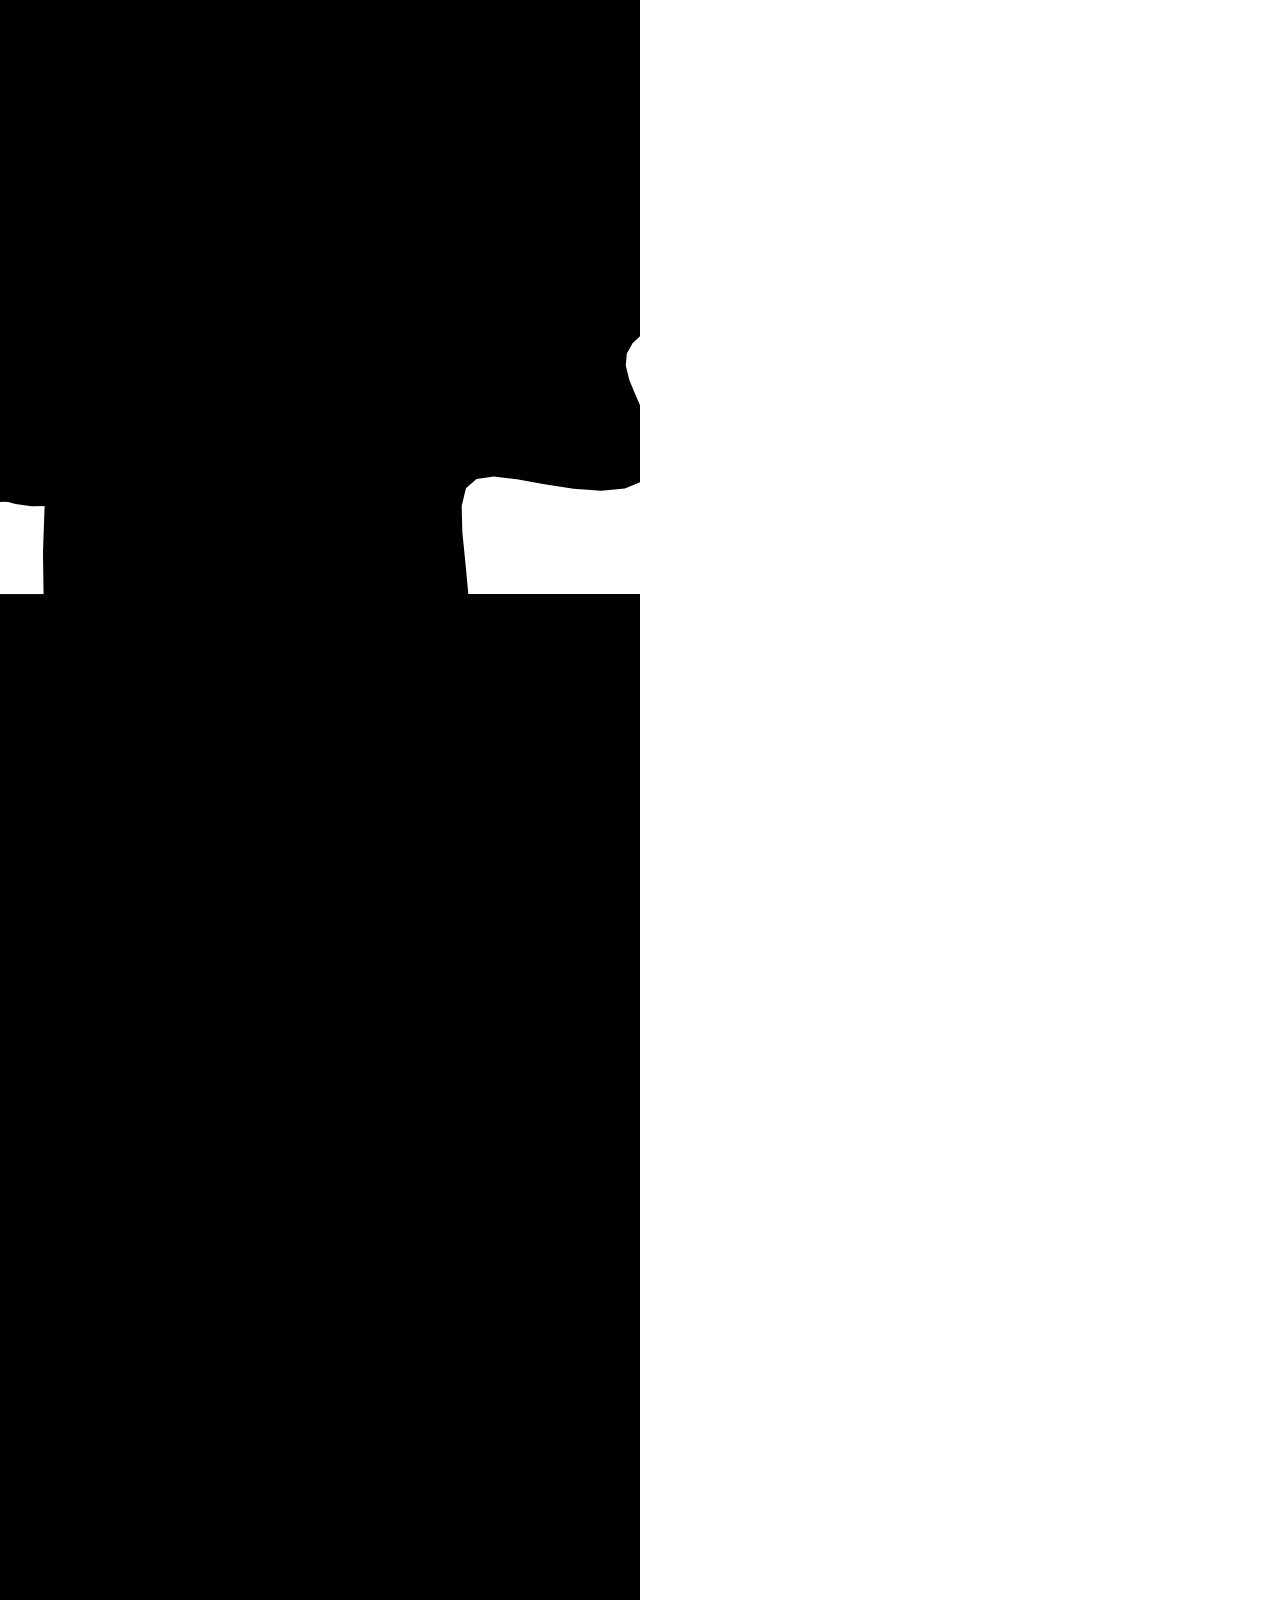
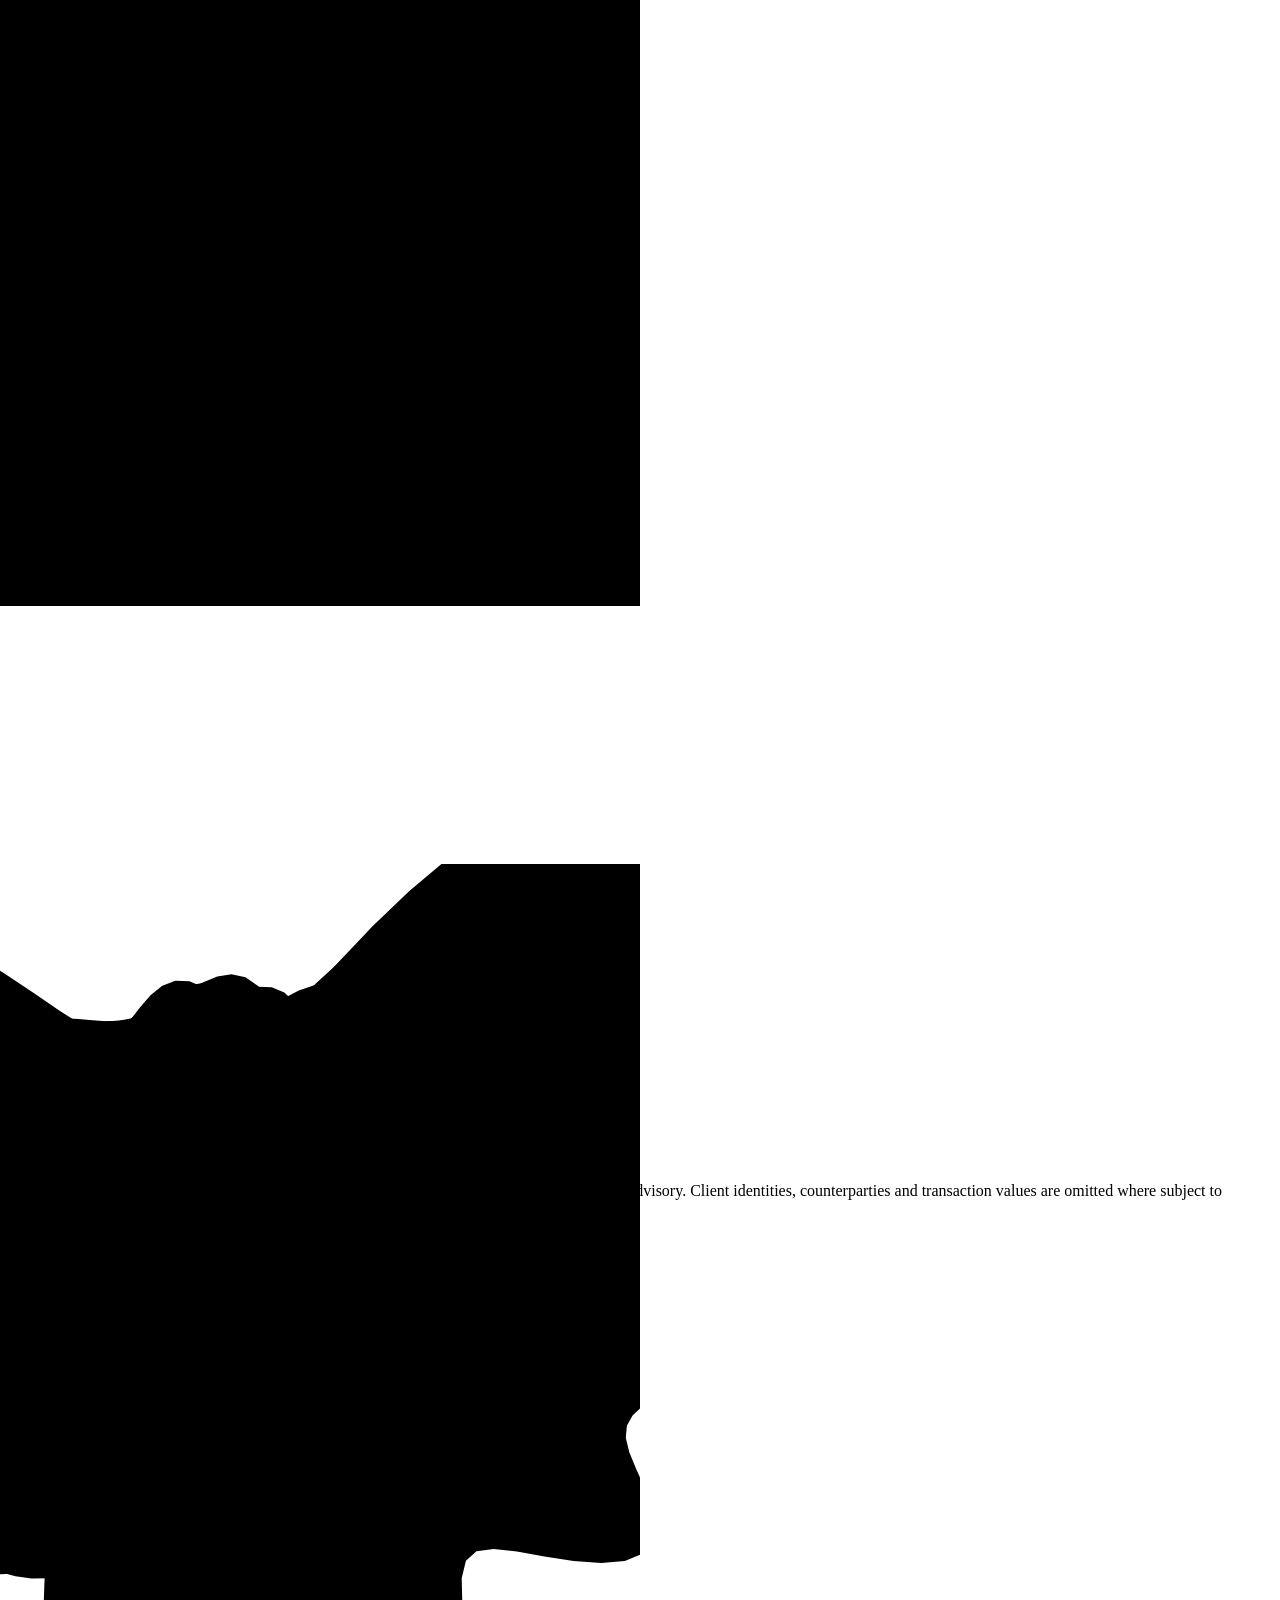
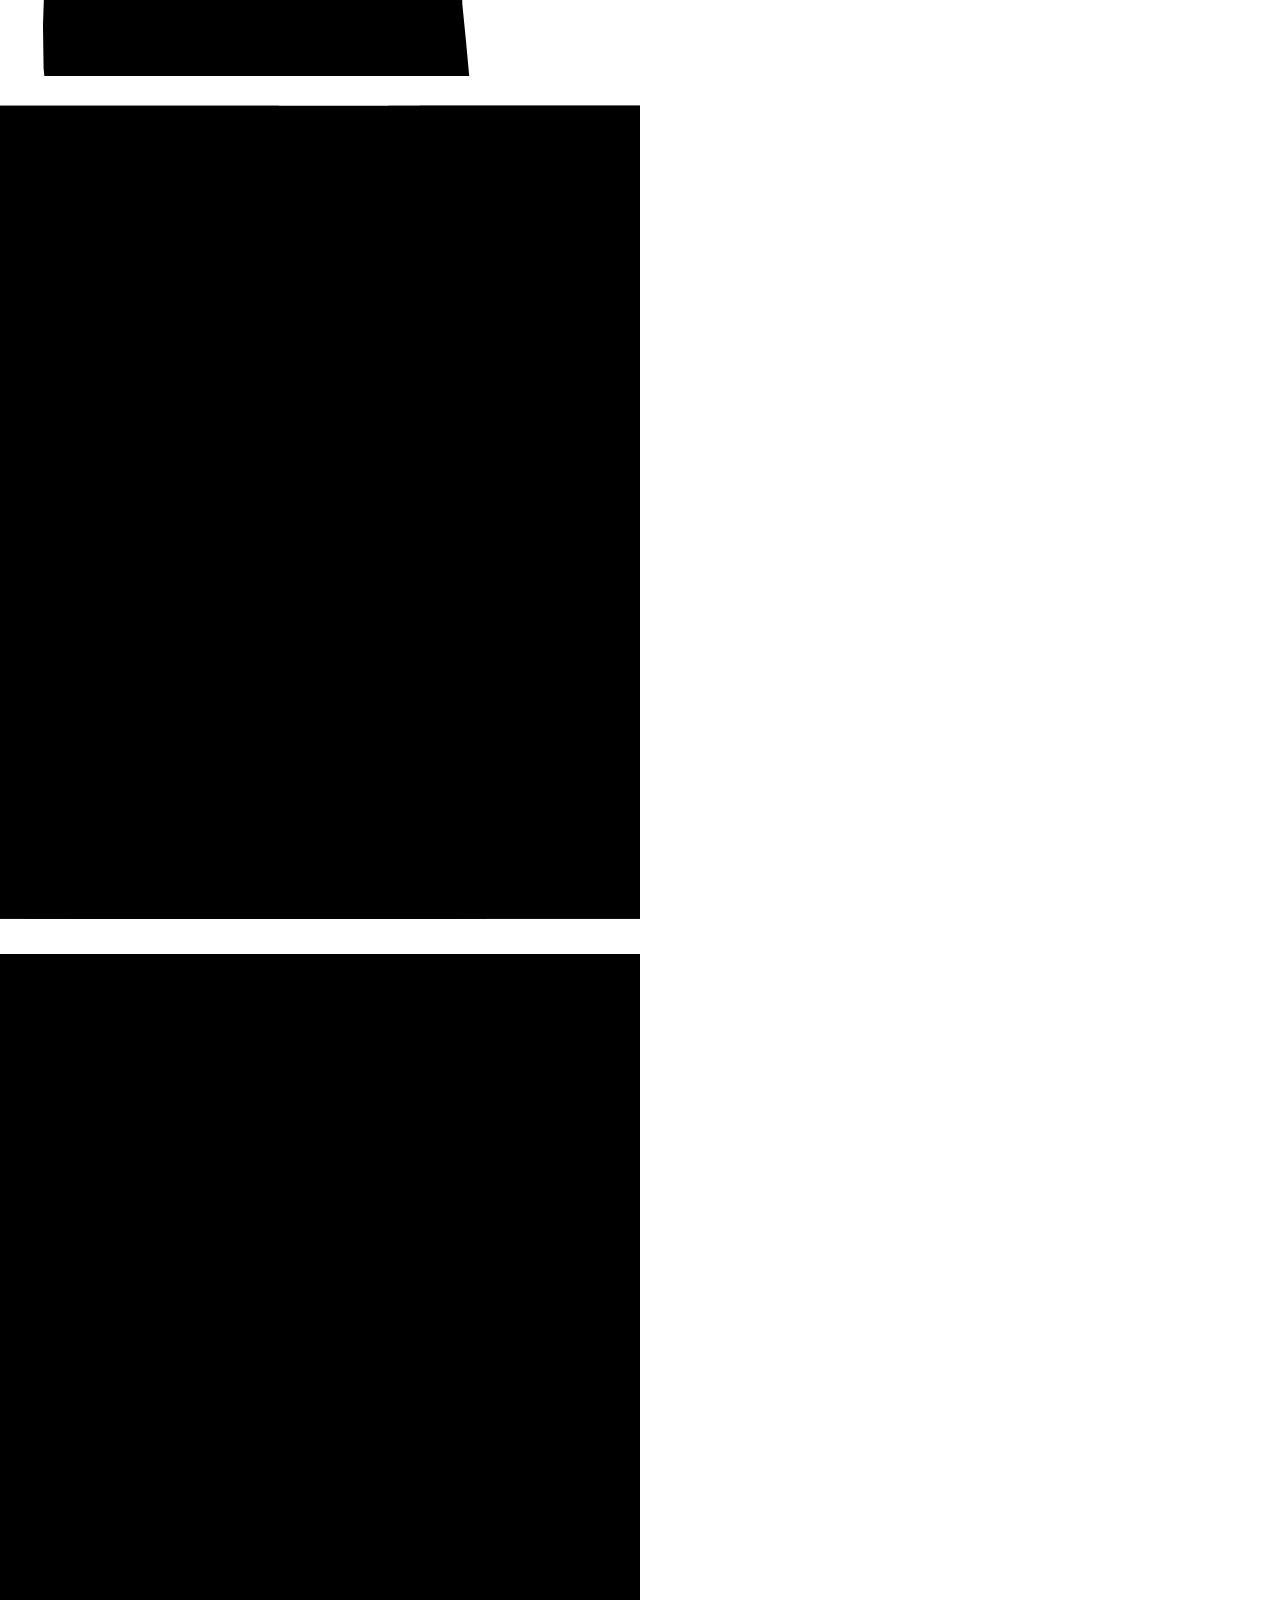
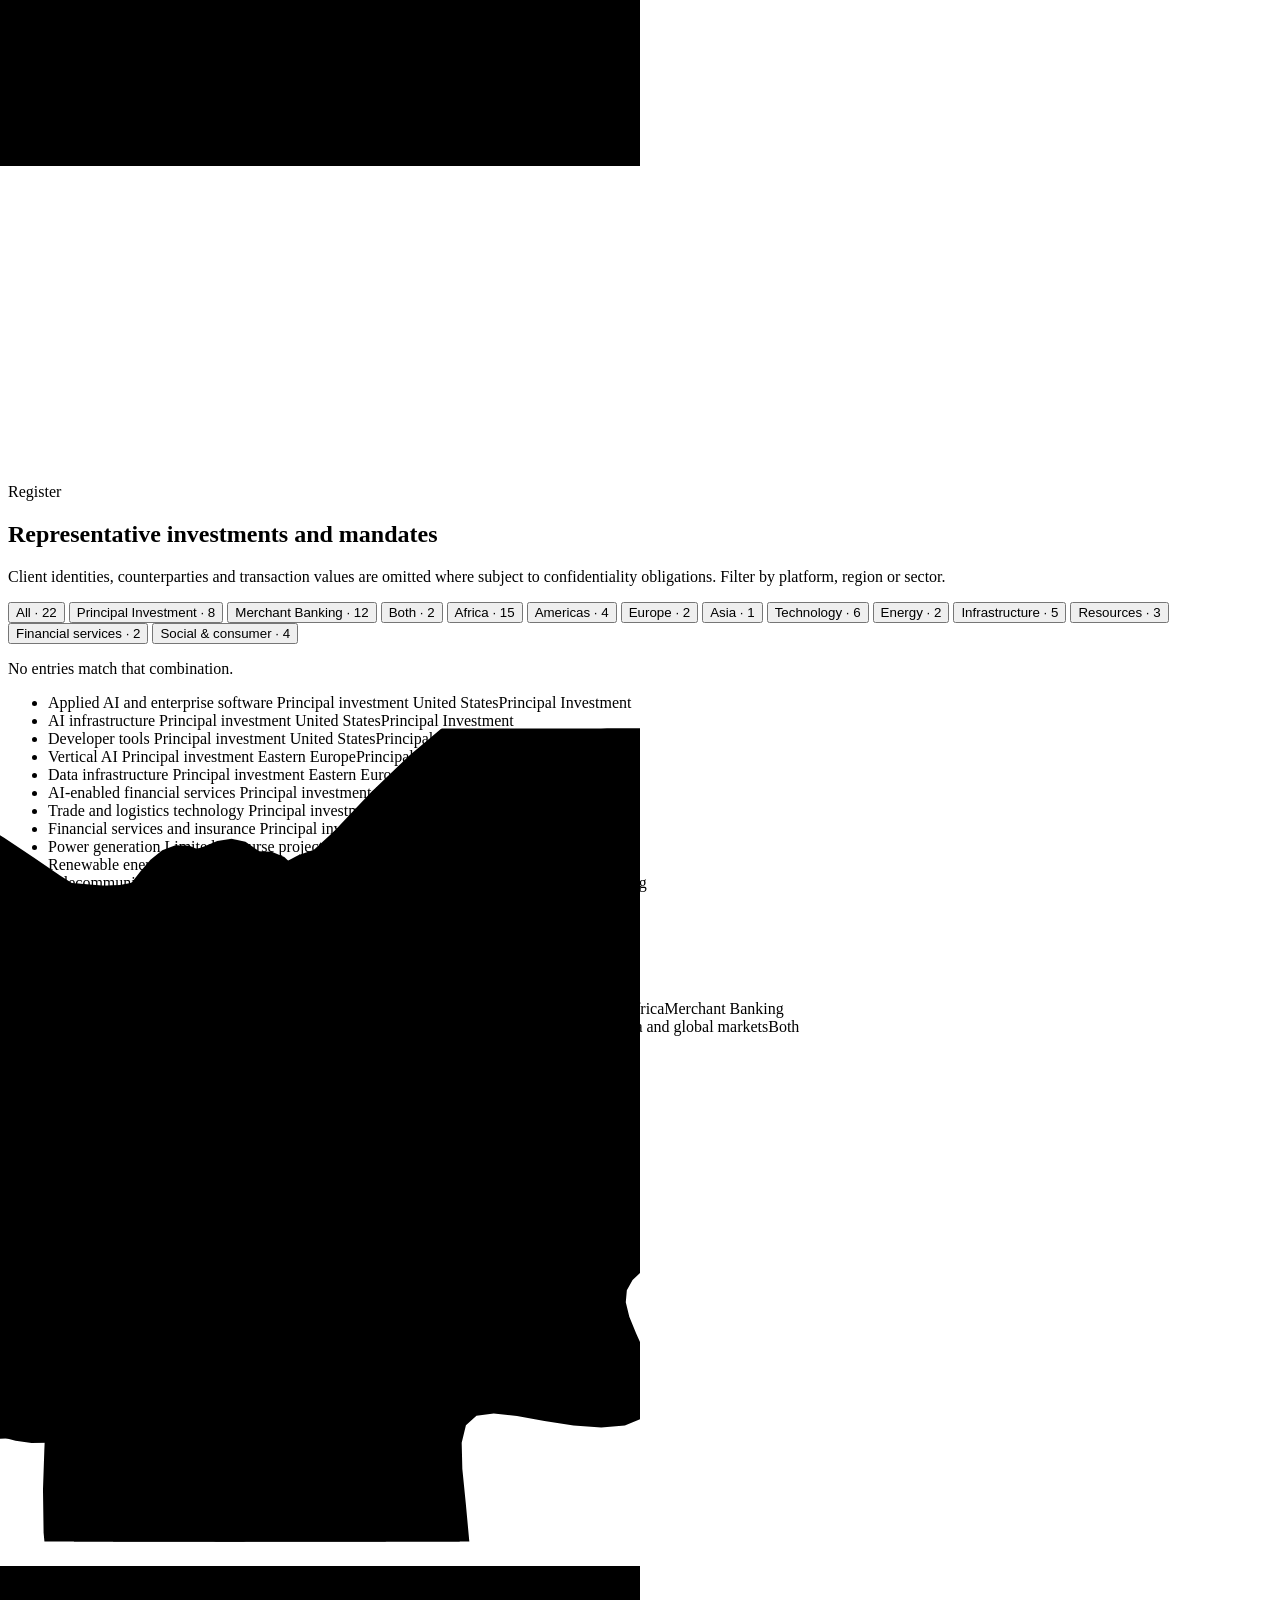
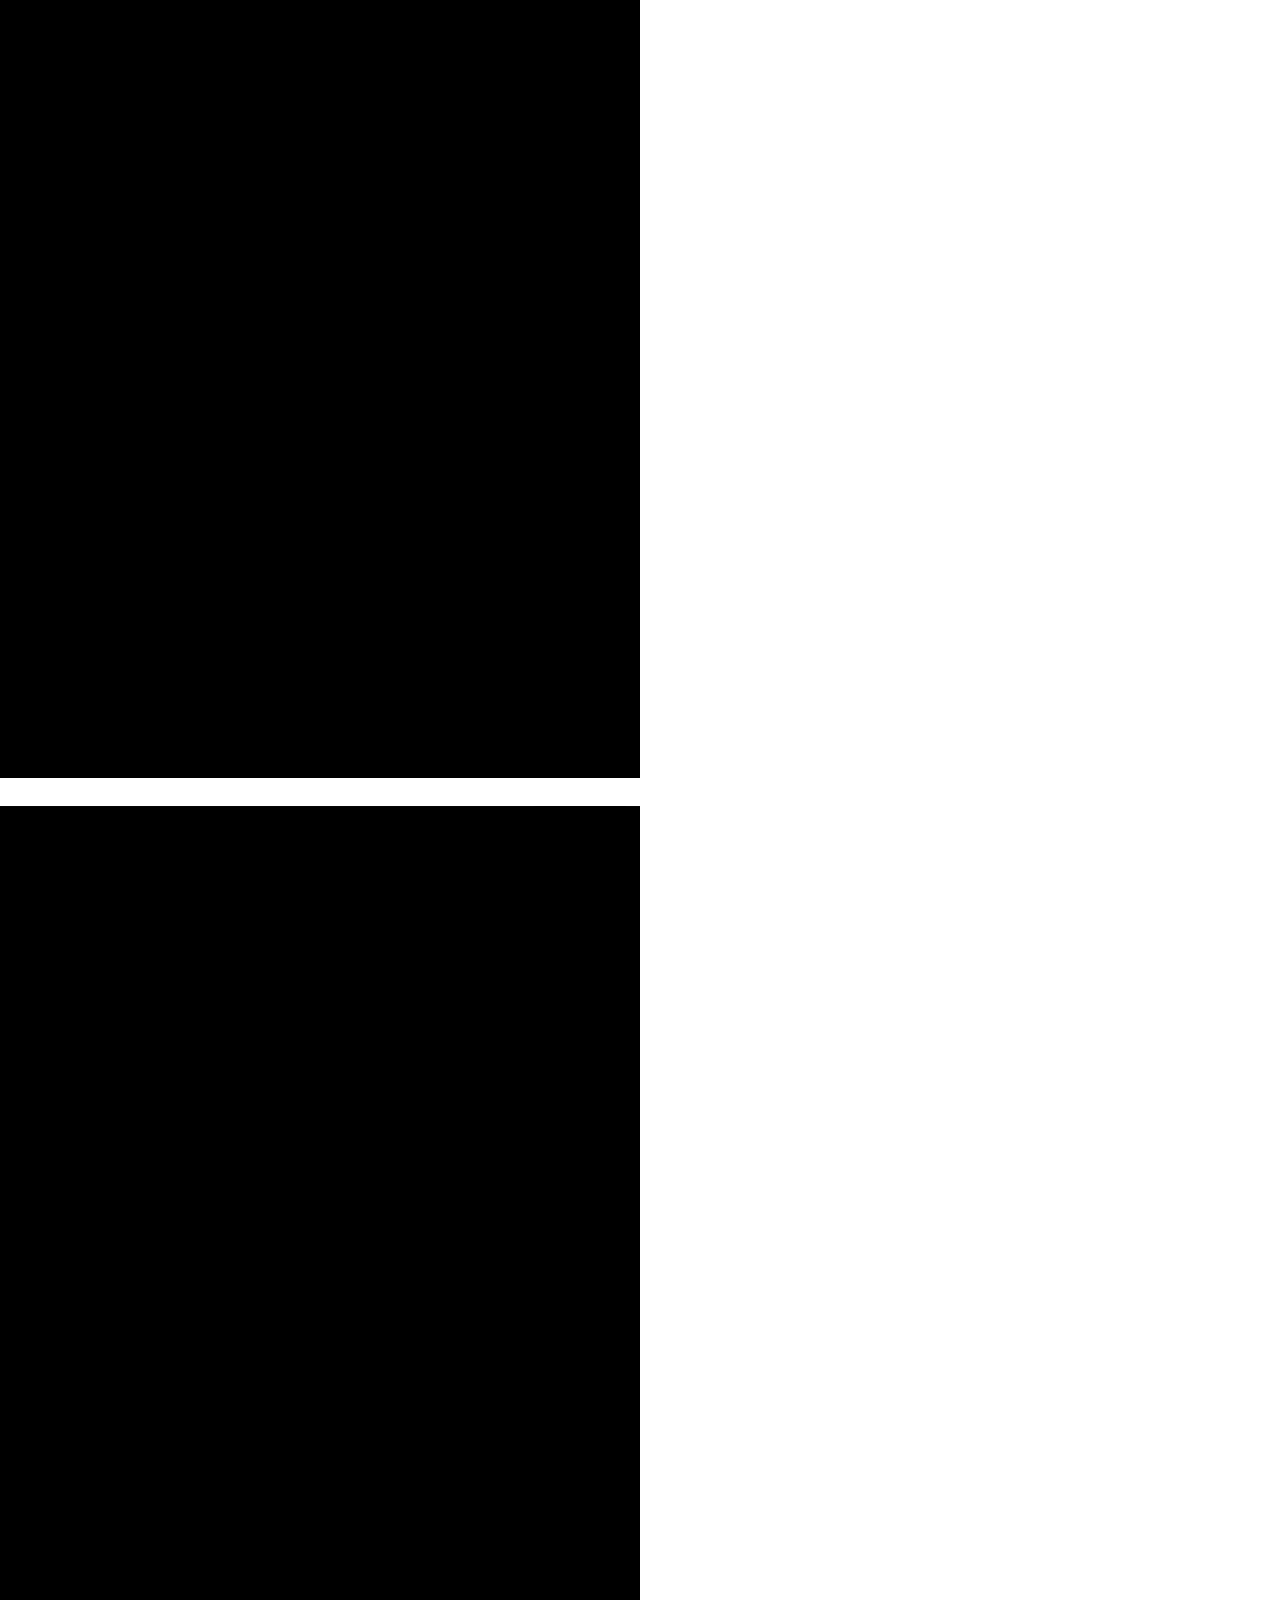
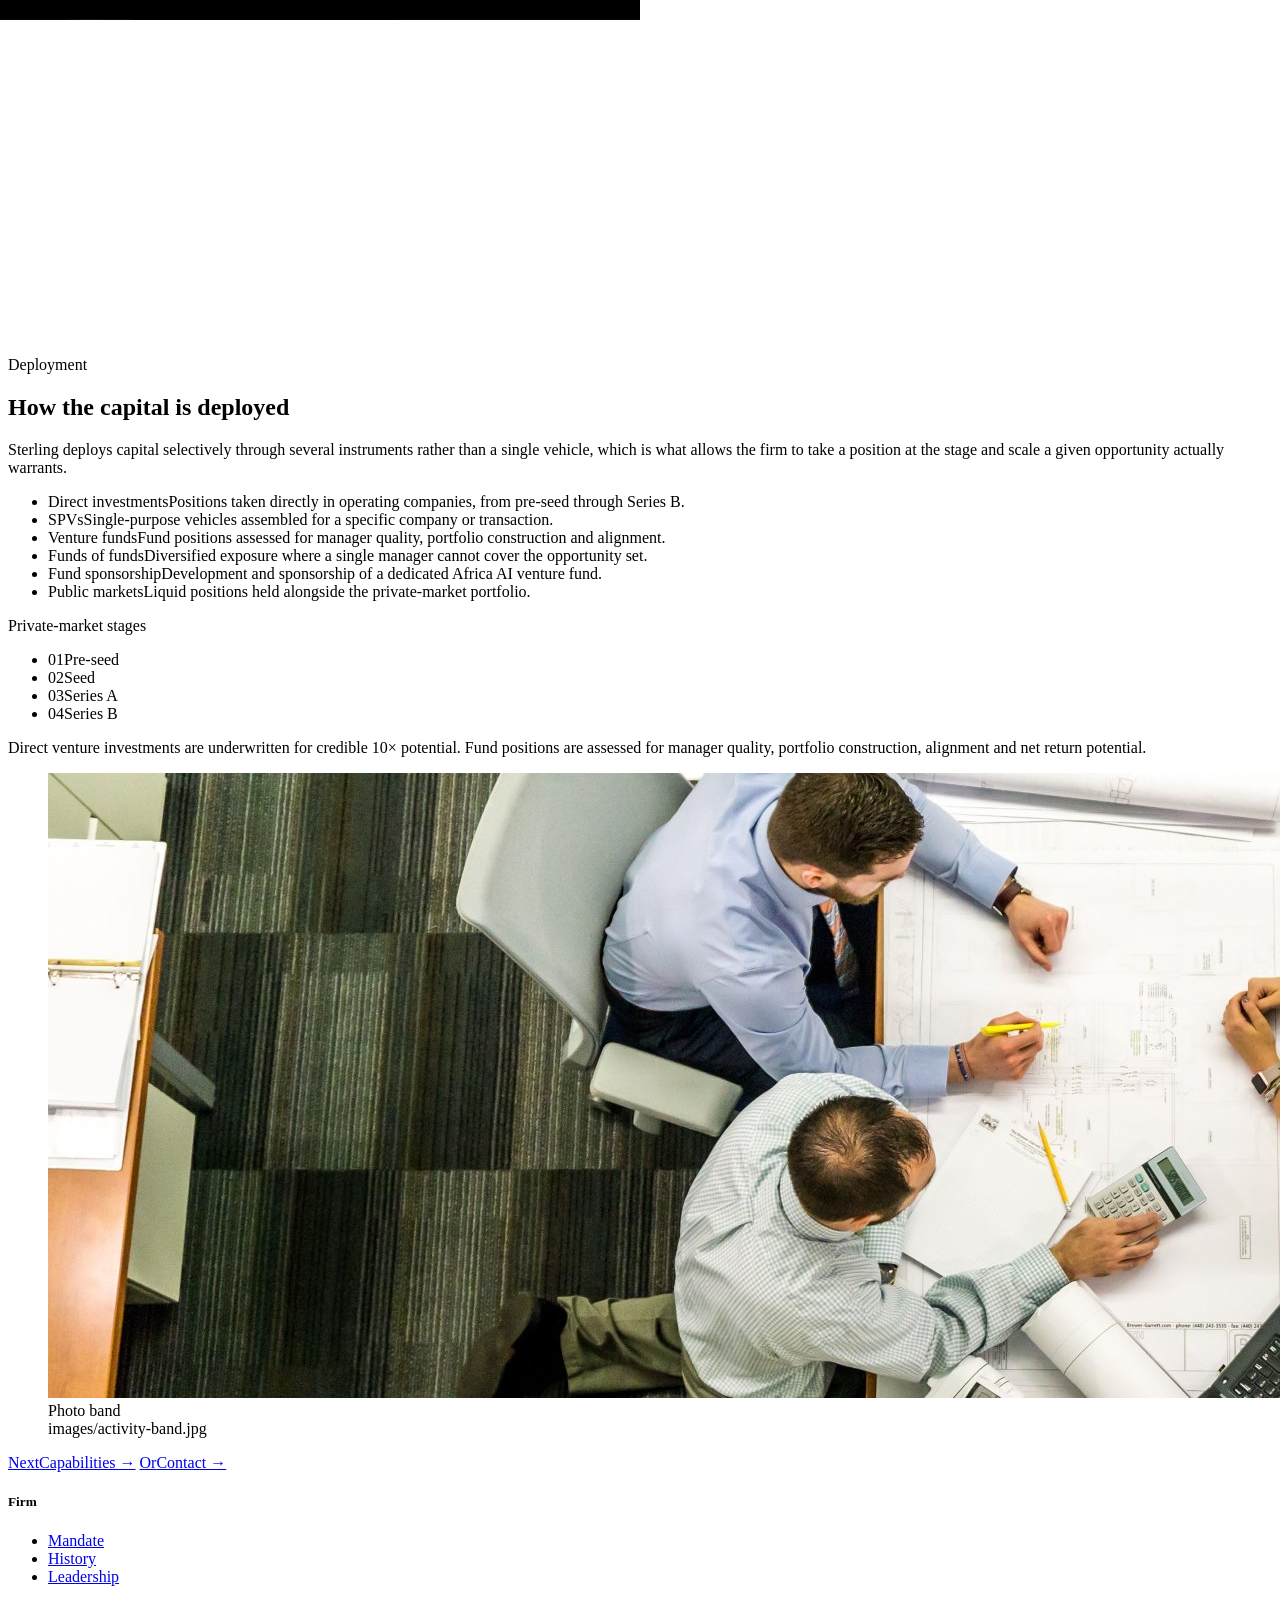
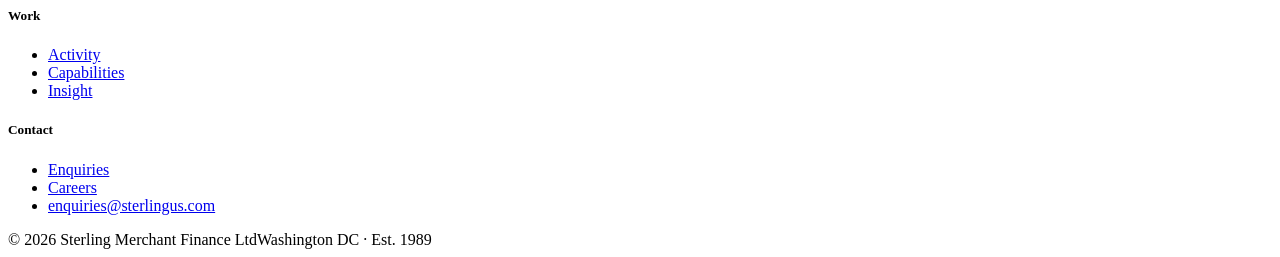
==== commit 5a416d82: "Add files via upload" ====
--- a/activity.html
+++ b/activity.html
@@ -3,8 +3,8 @@
 <head>
 <meta charset="utf-8">
 <meta name="viewport" content="width=device-width, initial-scale=1">
-<title>Experience &middot; Sterling Merchant Finance</title>
-<meta name="description" content="Distribution of Sterling Merchant Finance mandates and principal positions by sector, region and book.">
+<title>Experience &middot; Sterling Merchant Finance Ltd</title>
+<meta name="description" content="Distribution of Sterling Merchant Finance Ltd mandates and principal positions by sector, region and book.">
 <link rel="preconnect" href="https://fonts.googleapis.com">
 <link rel="preconnect" href="https://fonts.gstatic.com" crossorigin>
 <link href="https://fonts.googleapis.com/css2?family=Instrument+Sans:ital,wght@0,400;0,500;0,600;0,700;1,400&family=IBM+Plex+Mono:wght@400;500;600&display=swap" rel="stylesheet">
@@ -15,8 +15,8 @@
 <nav class="nav">
   <div class="nav-in">
     <a class="brand" href="index.html">
-      <img src="images/logo.png" alt="Sterling Merchant Finance" width="31" height="30">
-      <span><span class="nm">Sterling Merchant Finance</span><span class="tl">Merchant Bankers &middot; Washington&nbsp;DC &middot; Est. 1989</span></span>
+      <img src="images/logo.png" alt="Sterling Merchant Finance Ltd" width="31" height="30">
+      <span><span class="nm">Sterling Merchant Finance Ltd</span><span class="tl">Merchant Bankers &middot; Washington&nbsp;DC &middot; Est. 1989</span></span>
     </a>
     <ul class="nav-links">
       <li><a href="mandate.html">Mandate</a></li>
@@ -224,7 +224,7 @@
     <div class="foot-top">
       <div><h5>Firm</h5><ul><li><a href="mandate.html">Mandate</a></li><li><a href="history.html">History</a></li><li><a href="leadership.html">Leadership</a></li></ul></div>
       <div><h5>Work</h5><ul><li><a href="activity.html">Activity</a></li><li><a href="capabilities.html">Capabilities</a></li><li><a href="insight.html">Insight</a></li></ul></div>
-      <div><h5>Contact</h5><ul><li><a href="contact.html">Enquiries</a></li><li><a href="contact.html#careers">Careers</a></li><li><a href="mailto:rjantio@sterlingus.com">rjantio@sterlingus.com</a></li></ul></div>
+      <div><h5>Contact</h5><ul><li><a href="contact.html">Enquiries</a></li><li><a href="contact.html#careers">Careers</a></li><li><a href="mailto:enquiries@sterlingus.com">enquiries@sterlingus.com</a></li></ul></div>
     </div>
     <div class="foot-bot"><span>&copy; 2026 Sterling Merchant Finance Ltd</span><span>Washington&nbsp;DC &middot; Est. 1989</span></div>
   </div>
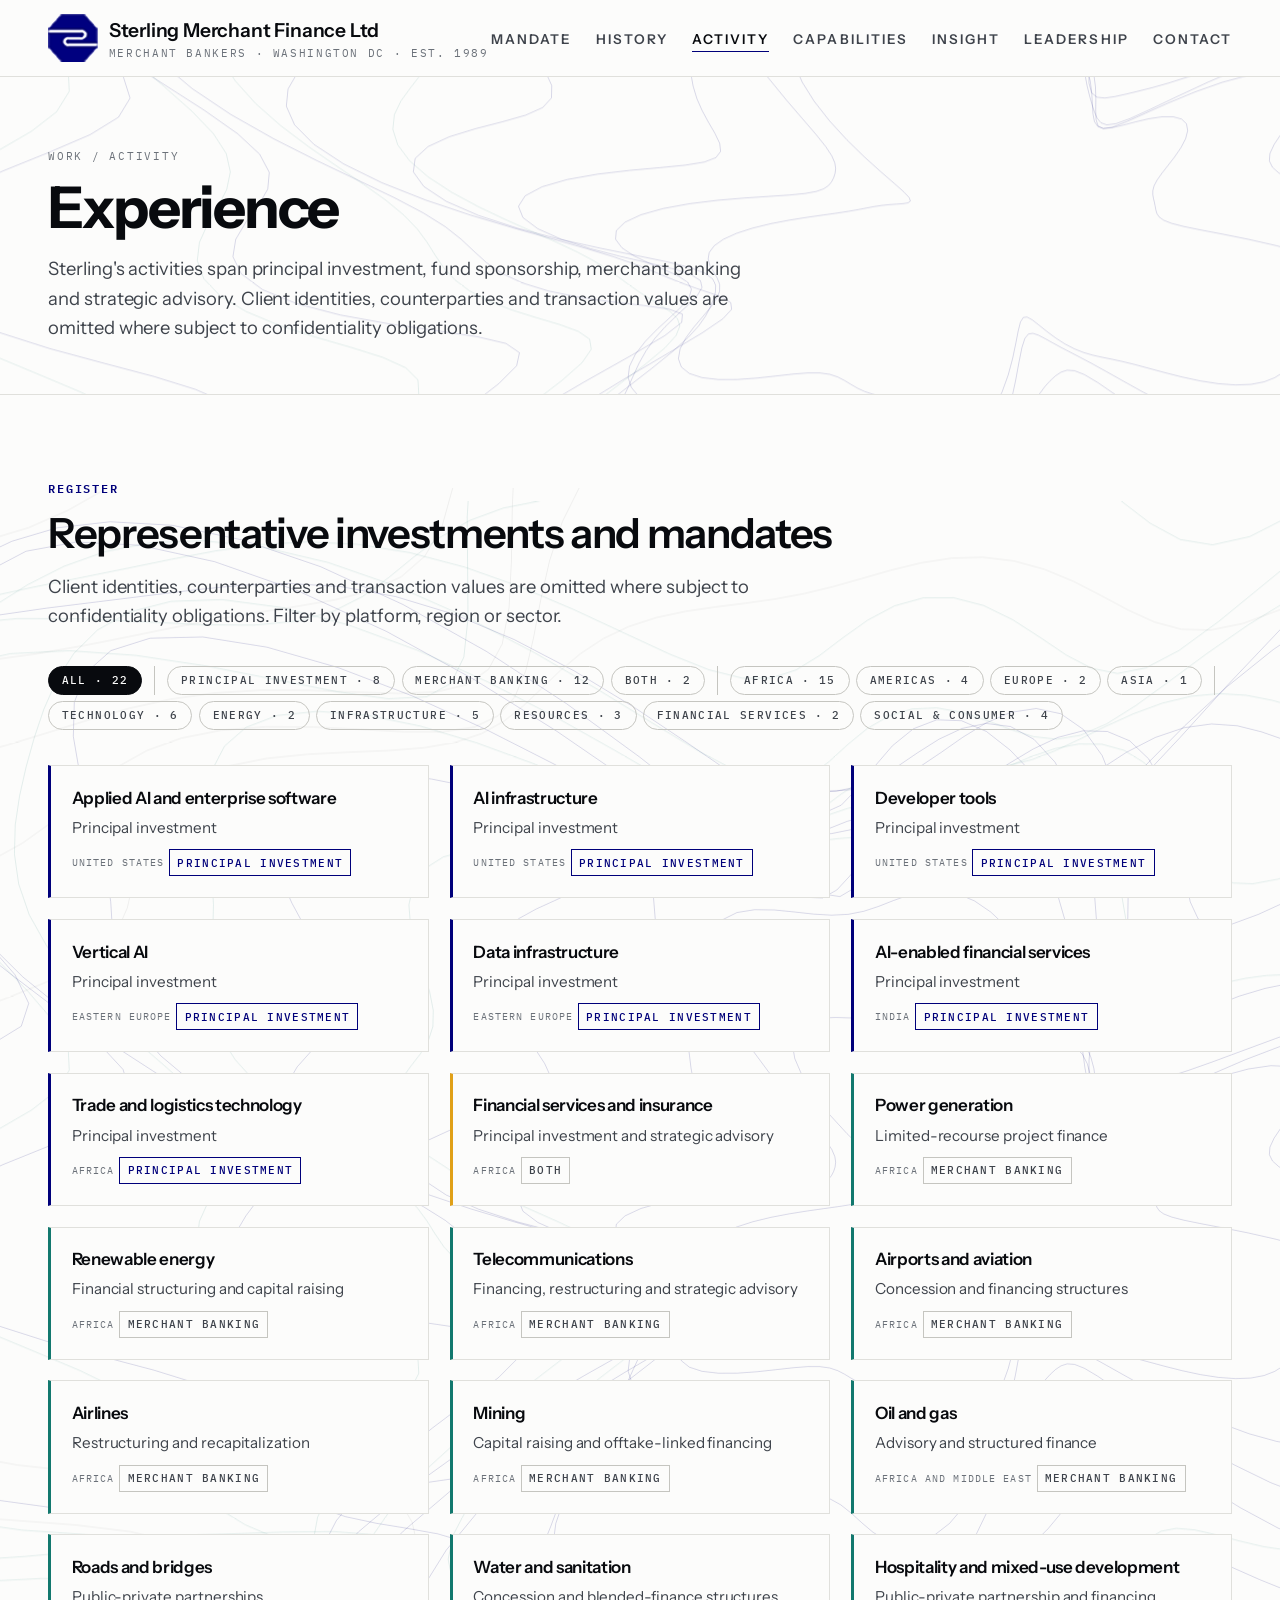
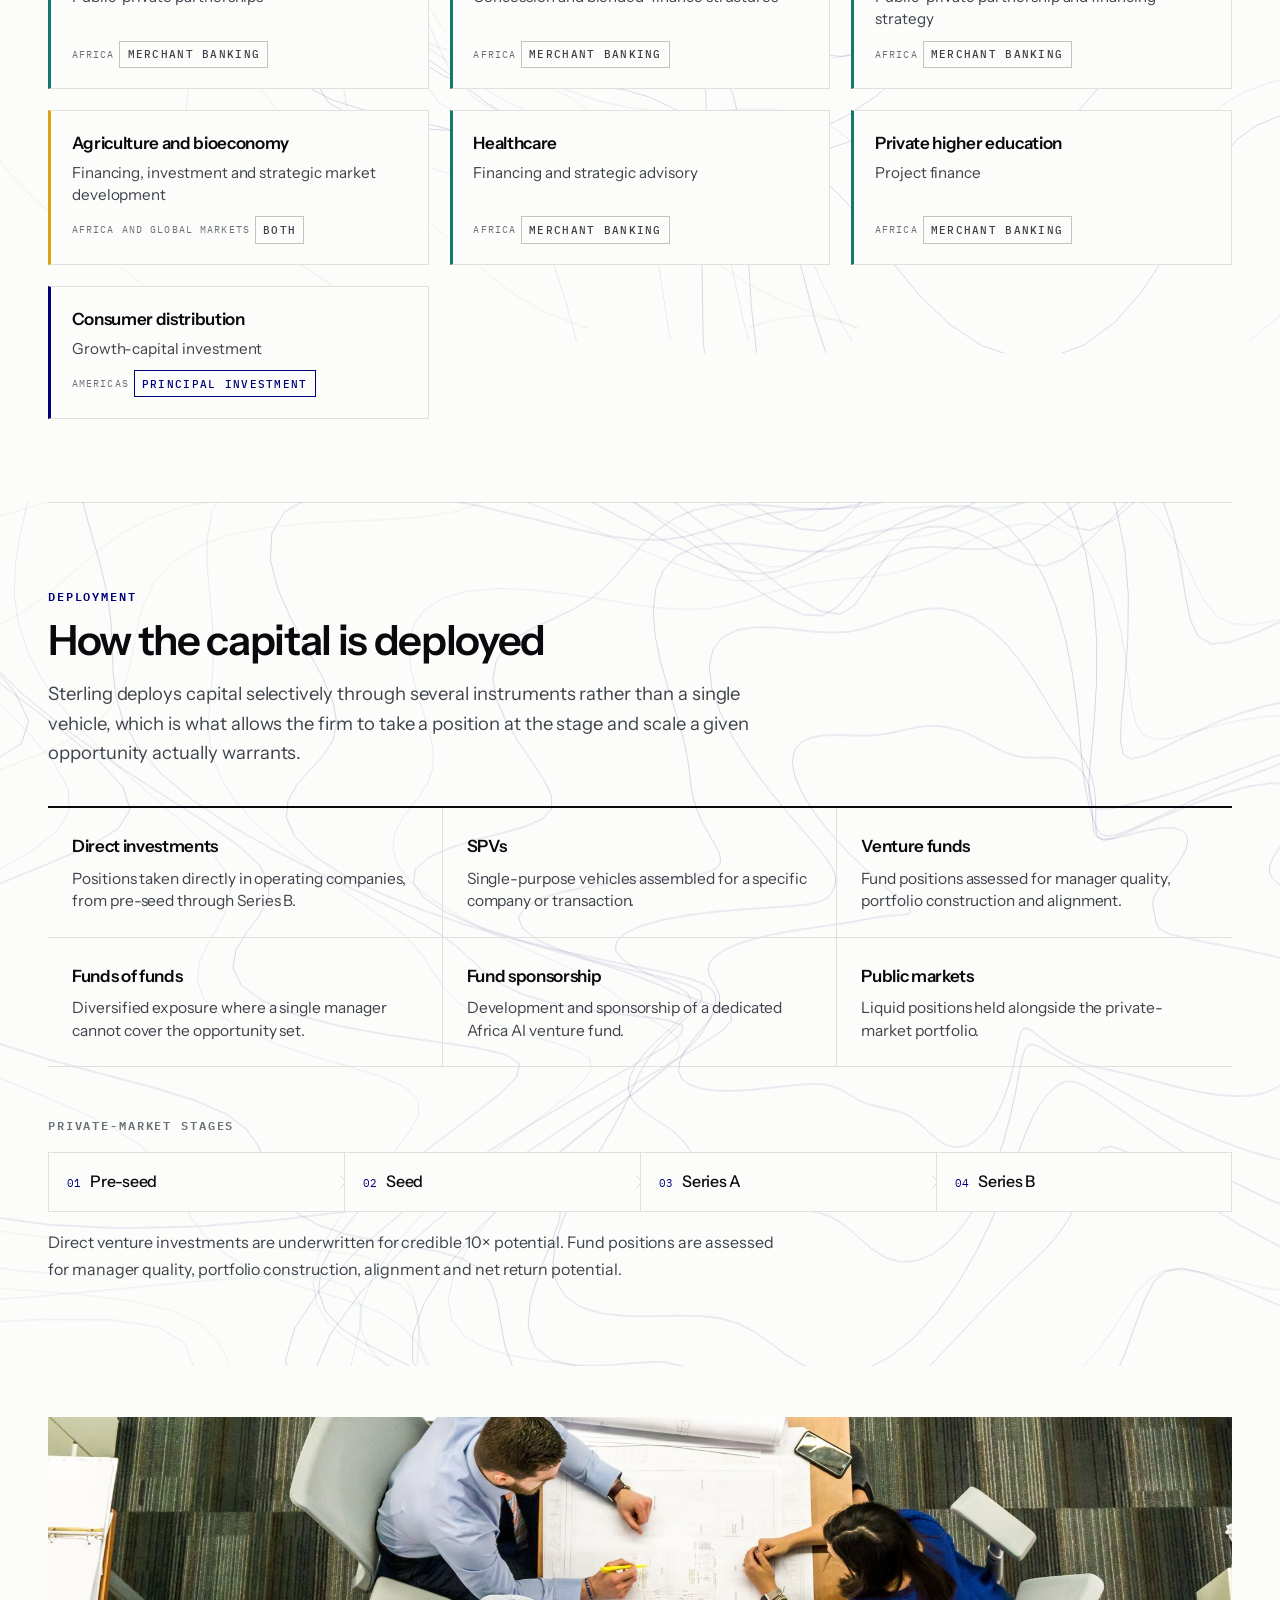
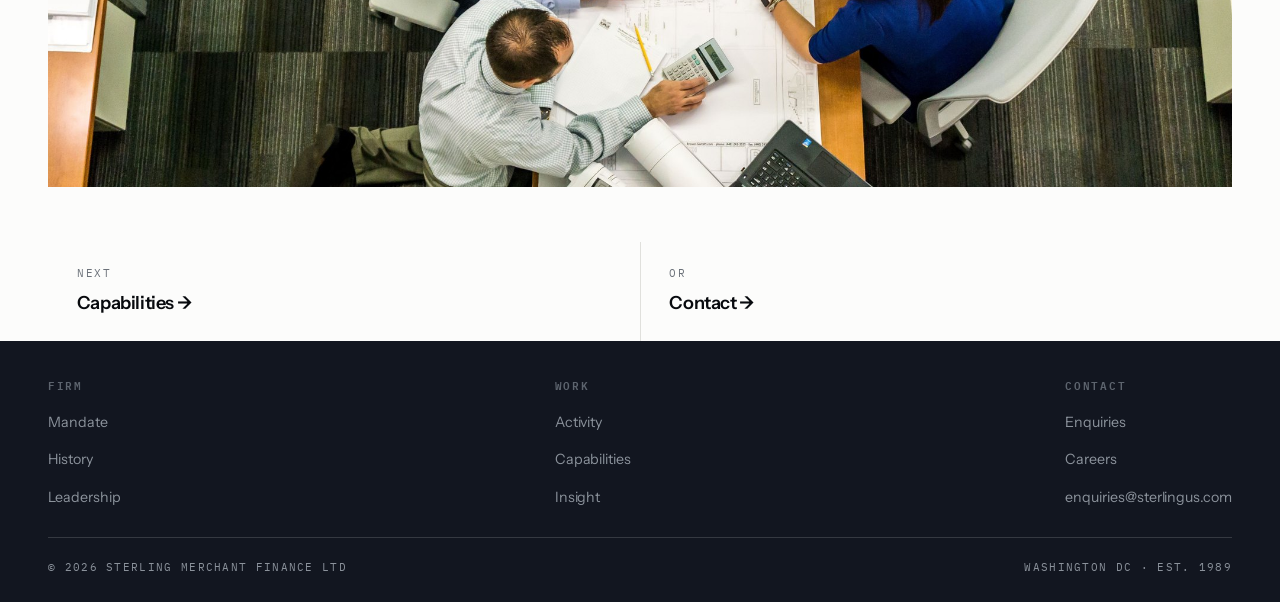
==== commit b8137cf4: "Add files via upload" ====
--- a/activity.html
+++ b/activity.html
@@ -14,18 +14,18 @@
 <body>
 <nav class="nav">
   <div class="nav-in">
-    <a class="brand" href="index.html">
+    <a class="brand" href="/">
       <img src="images/logo.png" alt="Sterling Merchant Finance Ltd" width="31" height="30">
       <span><span class="nm">Sterling Merchant Finance Ltd</span><span class="tl">Merchant Bankers &middot; Washington&nbsp;DC &middot; Est. 1989</span></span>
     </a>
     <ul class="nav-links">
-      <li><a href="mandate.html">Mandate</a></li>
-      <li><a href="history.html">History</a></li>
-      <li><a href="activity.html" aria-current="page">Activity</a></li>
-      <li><a href="capabilities.html">Capabilities</a></li>
-      <li><a href="insight.html">Insight</a></li>
-      <li><a href="leadership.html">Leadership</a></li>
-      <li><a href="contact.html">Contact</a></li>
+      <li><a href="/mandate">Mandate</a></li>
+      <li><a href="/history">History</a></li>
+      <li><a href="/activity" aria-current="page">Activity</a></li>
+      <li><a href="/capabilities">Capabilities</a></li>
+      <li><a href="/insight">Insight</a></li>
+      <li><a href="/leadership">Leadership</a></li>
+      <li><a href="/contact">Contact</a></li>
     </ul>
     <button class="burger" aria-label="Menu" aria-expanded="false"><i></i><i></i><i></i></button>
   </div>
@@ -215,16 +215,16 @@
 
 <div class="wrap">
   <div class="nextnav">
-    <a href="capabilities.html"><span class="k">Next</span><span class="t">Capabilities &rarr;</span></a>
-    <a href="contact.html"><span class="k">Or</span><span class="t">Contact &rarr;</span></a>
+    <a href="/capabilities"><span class="k">Next</span><span class="t">Capabilities &rarr;</span></a>
+    <a href="/contact"><span class="k">Or</span><span class="t">Contact &rarr;</span></a>
   </div>
 </div>
 <footer>
   <div class="foot-in">
     <div class="foot-top">
-      <div><h5>Firm</h5><ul><li><a href="mandate.html">Mandate</a></li><li><a href="history.html">History</a></li><li><a href="leadership.html">Leadership</a></li></ul></div>
-      <div><h5>Work</h5><ul><li><a href="activity.html">Activity</a></li><li><a href="capabilities.html">Capabilities</a></li><li><a href="insight.html">Insight</a></li></ul></div>
-      <div><h5>Contact</h5><ul><li><a href="contact.html">Enquiries</a></li><li><a href="contact.html#careers">Careers</a></li><li><a href="mailto:enquiries@sterlingus.com">enquiries@sterlingus.com</a></li></ul></div>
+      <div><h5>Firm</h5><ul><li><a href="/mandate">Mandate</a></li><li><a href="/history">History</a></li><li><a href="/leadership">Leadership</a></li></ul></div>
+      <div><h5>Work</h5><ul><li><a href="/activity">Activity</a></li><li><a href="/capabilities">Capabilities</a></li><li><a href="/insight">Insight</a></li></ul></div>
+      <div><h5>Contact</h5><ul><li><a href="/contact">Enquiries</a></li><li><a href="/contact#careers">Careers</a></li><li><a href="mailto:enquiries@sterlingus.com">enquiries@sterlingus.com</a></li></ul></div>
     </div>
     <div class="foot-bot"><span>&copy; 2026 Sterling Merchant Finance Ltd</span><span>Washington&nbsp;DC &middot; Est. 1989</span></div>
   </div>
--- a/assets/sterling.css
+++ b/assets/sterling.css
@@ -0,0 +1,686 @@
+/* ============================================================
+   Sterling Merchant Finance — shared stylesheet
+   Edit here once; every page picks it up.
+   ============================================================ */
+
+:root{
+  --paper:#FCFCFB;
+  --panel:#F1F2EF;
+  --ink:#080A0E;
+  --ink-lift:#121620;
+  --ink-2:#3E434B;
+  --ink-3:#6B7179;
+  --line:#E0E0DC;
+  --line-2:#C5C5C0;
+  --line-dk:rgba(252,252,251,.15);
+  --cobalt:#00007A;      /* the logo navy, sampled from the mark */
+  --cobalt-dp:#000053;
+  --cobalt-lift:#9698E6; /* light tint of the navy, for dark sections */
+  --teal:#12786E;
+  --amber:#E0A018;
+  --wash:rgba(0,0,122,.05);
+  --sans:'Instrument Sans',-apple-system,'Segoe UI',Helvetica,Arial,sans-serif;
+  --mono:'IBM Plex Mono',ui-monospace,'SF Mono',Menlo,monospace;
+  --gut:clamp(1.3rem,4vw,3rem);
+  --max:84rem;
+}
+*{box-sizing:border-box}
+html{-webkit-text-size-adjust:100%;scroll-behavior:smooth}
+body{
+  margin:0;background:var(--paper);color:var(--ink);font-family:var(--sans);
+  font-size:clamp(1.04rem,.32vw + .97rem,1.13rem);line-height:1.68;letter-spacing:-.003em;
+  -webkit-font-smoothing:antialiased;overflow-x:hidden;
+}
+a{color:inherit}
+img{max-width:100%}
+
+.wrap{max-width:var(--max);margin:0 auto;padding:0 var(--gut);position:relative;z-index:2}
+.sect{padding:clamp(3.2rem,6.5vw,5.6rem) 0;position:relative}
+.sect.hr::before{content:"";position:absolute;top:0;left:var(--gut);right:var(--gut);height:1px;background:var(--line)}
+.dk{background:var(--ink);color:var(--paper)}
+.dk .lab{color:var(--cobalt-lift)}
+.dk .h2,.dk .h3{color:var(--paper)}
+.dk .dek{color:#A6ACB5}
+.dk .note{color:#747B85}
+.dk .chip{border-color:var(--line-dk);color:#CCD1D8}
+/* the feature card and the gradient band are dark surfaces but are not .dk
+   sections, so they need the light-on-dark treatments spelled out */
+.feat .chip,.band .chip{border-color:rgba(252,252,251,.32);color:#D5DAE0}
+.feat .lab,.band .lab{color:var(--cobalt-lift)}
+
+/* ---------- type ---------- */
+.lab{font-family:var(--mono);font-weight:600;font-size:.78rem;letter-spacing:.15em;text-transform:uppercase;color:var(--cobalt);display:block}
+.lab-m{color:var(--ink-3)}
+.h1{font-size:clamp(2.1rem,5.2vw,3.6rem);font-weight:700;letter-spacing:-.04em;line-height:1;margin:.85rem 0 0;text-wrap:balance}
+.h2{font-size:clamp(1.7rem,3.4vw,2.6rem);font-weight:600;letter-spacing:-.032em;line-height:1.04;margin:.8rem 0 0}
+.h3{font-size:1.22rem;font-weight:600;letter-spacing:-.024em;margin:0}
+.dek{margin:1.05rem 0 0;color:var(--ink-2);max-width:45rem;font-size:1.15rem;line-height:1.6}
+.prose p{margin:0 0 1.15rem;max-width:43rem;color:var(--ink-2)}
+.prose p:last-child{margin-bottom:0}
+.dk .prose p{color:#B5BBC3}
+.chip{font-family:var(--mono);font-size:.67rem;font-weight:500;letter-spacing:.12em;text-transform:uppercase;border:1px solid var(--line-2);color:var(--ink-2);padding:.22rem .45rem;display:inline-block;white-space:nowrap}
+.chip-a{border-color:var(--cobalt);color:var(--cobalt)}
+.tags{display:flex;flex-wrap:wrap;gap:.32rem;margin-top:1rem}
+/* ---------- bulleted lists ---------- */
+.blist{list-style:none;margin:1.2rem 0 0;padding:0}
+.blist li{position:relative;padding:.65rem 0 .65rem 1.7rem;color:var(--ink-2);border-bottom:1px solid var(--line);max-width:43rem}
+.blist li:first-child{border-top:1px solid var(--line)}
+.blist li::before{content:"";position:absolute;left:0;top:1.35em;width:.75rem;height:1.5px;background:var(--cobalt)}
+.blist strong{color:var(--ink);font-weight:600}
+.dk .blist li{color:#B5BBC3;border-color:var(--line-dk)}
+.dk .blist li:first-child{border-top-color:var(--line-dk)}
+.dk .blist strong{color:var(--paper)}
+
+.note{font-family:var(--mono);font-size:.72rem;letter-spacing:.04em;color:var(--ink-3);margin-top:.9rem;line-height:1.75}
+
+.pill{
+  display:inline-block;border-radius:999px;padding:.72rem 1.7rem;text-decoration:none;
+  font-size:.87rem;font-weight:600;background:var(--cobalt);color:#fff;
+  border:1.5px solid var(--cobalt);transition:background .2s,color .2s,border-color .2s;
+}
+.pill:hover{background:var(--cobalt-dp);border-color:var(--cobalt-dp)}
+.pill-o{background:transparent;color:#fff;border-color:rgba(255,255,255,.75)}
+.pill-o:hover{background:#fff;color:var(--cobalt-dp);border-color:#fff}
+.pill-d{background:transparent;color:var(--ink);border-color:var(--line-2)}
+.pill-d:hover{background:var(--ink);color:var(--paper);border-color:var(--ink)}
+
+/* ---------- contour field ---------- */
+.field{position:absolute;inset:0;overflow:hidden;pointer-events:none;z-index:0}
+.field svg{position:absolute;left:50%;top:50%;width:175%;height:auto;transform:translate(-50%,-50%);will-change:transform}
+.field path{fill:none;vector-effect:non-scaling-stroke}
+.fl-1 path{stroke:rgba(0,0,122,.15);stroke-width:1}
+.fl-2 path{stroke:rgba(18,120,110,.11);stroke-width:1}
+.fl-3 path{stroke:rgba(8,10,14,.06);stroke-width:1}
+.dk .fl-1 path{stroke:rgba(150,152,230,.22)}
+.dk .fl-2 path{stroke:rgba(70,200,180,.13)}
+.dk .fl-3 path{stroke:rgba(252,252,251,.06)}
+.band .fl-1 path{stroke:rgba(255,255,255,.16)}
+.band .fl-2 path{stroke:rgba(255,255,255,.1)}
+.band .fl-3 path{stroke:rgba(255,255,255,.06)}
+
+
+/* ---------- large-display scaling ----------
+   Below 1750px nothing changes, so laptops render exactly as before. Above it
+   the root grows about 1px per 100px of viewport, capped at 34px — so type,
+   spacing and the 84rem container all scale together on a big monitor or a
+   conference-room screen instead of shrinking into the middle. */
+@media(min-width:1750px){
+  html{font-size:clamp(16px, calc(16px + (100vw - 1750px) / 100), 34px)}
+}
+
+/* ---------- nav ---------- */
+.nav{position:sticky;top:0;z-index:90;background:rgba(252,252,251,.94);backdrop-filter:blur(12px);border-bottom:1px solid var(--line)}
+.nav-in{max-width:var(--max);margin:0 auto;padding:.85rem var(--gut);display:flex;align-items:center;justify-content:space-between;gap:1.2rem}
+.brand{display:flex;align-items:center;gap:.7rem;text-decoration:none}
+.brand svg{display:block;flex:0 0 auto}
+.brand img{display:block;flex:0 0 auto;width:3.1rem;height:3.02rem}
+.brand .nm{font-size:1.2rem;font-weight:600;letter-spacing:-.01em;line-height:1.05}
+.brand .tl{font-family:var(--mono);font-size:.68rem;letter-spacing:.15em;text-transform:uppercase;color:var(--ink-3);display:block;margin-top:.06rem;line-height:1.2;white-space:nowrap}
+.nav-links{display:flex;gap:clamp(.7rem,1.9vw,1.6rem);list-style:none;margin:0;padding:0;align-items:center}
+.nav-links a{
+  font-size:.84rem;font-weight:600;letter-spacing:.15em;text-transform:uppercase;text-decoration:none;
+  color:var(--ink-2);padding:.25rem 0;border-bottom:1.5px solid transparent;transition:color .18s,border-color .18s;white-space:nowrap;
+}
+.nav-links a:hover,.nav-links a:focus-visible{color:var(--cobalt);border-bottom-color:var(--cobalt)}
+.nav-links a[aria-current="page"]{color:var(--ink);border-bottom-color:var(--cobalt)}
+.burger{
+  display:none;appearance:none;background:transparent;border:1px solid var(--line-2);
+  width:38px;height:34px;cursor:pointer;position:relative;border-radius:2px;
+}
+.burger i{position:absolute;left:9px;right:9px;height:1.5px;background:var(--ink);transition:transform .25s,opacity .2s}
+.burger i:nth-child(1){top:11px}.burger i:nth-child(2){top:16px}.burger i:nth-child(3){top:21px}
+.burger[aria-expanded="true"] i:nth-child(1){transform:translateY(5px) rotate(45deg)}
+.burger[aria-expanded="true"] i:nth-child(2){opacity:0}
+.burger[aria-expanded="true"] i:nth-child(3){transform:translateY(-5px) rotate(-45deg)}
+@media(max-width:1080px){
+  .burger{display:block}
+  .nav-links{
+    position:absolute;top:100%;left:0;right:0;background:var(--paper);border-bottom:1px solid var(--line);
+    flex-direction:column;align-items:stretch;gap:0;padding:.4rem var(--gut) 1rem;display:none;
+  }
+  .nav-links.open{display:flex}
+  .nav-links a{padding:.8rem 0;border-bottom:1px solid var(--line);font-size:.88rem}
+}
+
+/* ---------- home hero ----------
+   Media anchored to the top-right corner and bled off the top and right
+   edges. Only the edge facing the text is cut, by a harmonic wave. */
+/* ---------- home hero ----------
+   Media anchored top-right, bled off the top and right. Its left edge is a
+   drifting harmonic boundary (see WAVE in site.js) that tapers rightward
+   toward the bottom. A band of paper is left under the card, and the copy is
+   centred inside the paper column beside it. */
+.hero{
+  position:relative;overflow:hidden;display:flex;align-items:center;
+  /* the card's aspect has to stay near the video's 16:9, or object-fit:cover
+     starts discarding the top and bottom of the frame on wide screens */
+  min-height:min(clamp(30rem,42vw,68rem),94vh);
+  padding:clamp(2.4rem,5vw,3.6rem) 0 clamp(4.6rem,9vw,7.5rem);
+}
+/* the bottom inset is the half-inch of paper under the card */
+.hero-media{position:absolute;top:0;right:0;bottom:clamp(2.5rem,5vw,4rem);width:74%;z-index:1;pointer-events:none}
+.media{
+  /* hard-edged: the boundary IS the border, so no feather and no scrim */
+  position:absolute;inset:0;clip-path:url(#orgClip);background:var(--ink-lift);overflow:hidden;z-index:1;
+}
+.media video,.media img{
+  width:100%;height:100%;object-fit:cover;object-position:center;display:block;
+  opacity:0;transition:opacity .45s ease;
+  /* the clip hides the left ~31% of this box, so slide the footage right by
+     half of that: the visible band then shows the middle of the frame rather
+     than its right-hand edge. No zoom — zooming was cropping more subject. */
+  transform:translateX(16%);
+}
+.media.filled video,.media.filled img{opacity:1}
+.media-canvas{
+  position:absolute;inset:0;width:100%;height:100%;display:block;
+  transform:translateX(16%);
+}
+.media.filled .media-canvas{display:none}
+.media.live .ghost{display:none}
+.media .ghost{
+  position:absolute;inset:0;display:flex;flex-direction:column;align-items:center;justify-content:center;gap:.5rem;
+  font-family:var(--mono);font-size:.68rem;letter-spacing:.14em;text-transform:uppercase;color:#5D646E;
+  text-align:center;padding:2rem 2rem 2rem 26%;line-height:2;
+}
+.media.filled .ghost{display:none}
+/* ---------- logo end card ----------
+   Sits inside .media so the wave clips it exactly like the footage. */
+.endcard{
+  position:absolute;inset:0;z-index:2;pointer-events:none;
+  background:var(--paper);                     /* white — the mark reads more clearly */
+  display:flex;align-items:center;justify-content:center;
+  /* centred on the CUTOUT, not on the video box: the boundary averages 0.348
+     of the box across the card's content band, so the visible middle is 0.674.
+     Solved numerically rather than eyeballed. */
+  padding-left:34.8%;
+  opacity:0;transition:opacity 1.25s ease;
+}
+.endcard.on{opacity:1}
+.endcard-in{
+  display:flex;flex-direction:column;align-items:center;text-align:center;
+  /* nudged up a quarter inch — 1.5rem is 24px at the default 16px root.
+     One number to tune if it wants more or less. */
+  transform:translateY(-1.5rem);
+}
+.endcard-mark{margin-bottom:clamp(1.1rem,2.2vw,1.8rem)}
+.endcard-name{margin:0}
+.endcard-sub{margin:.2rem 0 0}
+/* no lift: the block is flex-centred in the card, so top and bottom match */
+.endcard-mark{width:clamp(4.5rem,8vw,7.5rem);height:auto;overflow:visible;display:block}
+.endcard-mark .oct{fill:var(--cobalt);stroke:none;opacity:0}   /* navy octagon, as in the mark */
+.endcard-mark .s-top,.endcard-mark .s-bot{
+  fill:none;stroke:#fff;   /* white S cut through the navy */stroke-width:17;stroke-linecap:round;stroke-linejoin:round;
+}
+.endcard-name{
+  font-size:clamp(1.05rem,2.1vw,1.75rem);font-weight:600;
+  letter-spacing:-.022em;color:var(--ink);opacity:0;line-height:1.1;
+}
+.endcard-sub{
+  font-family:var(--mono);font-size:clamp(.62rem,1vw,.76rem);
+  letter-spacing:.2em;text-transform:uppercase;color:var(--ink-3);opacity:0;
+  line-height:1.3;white-space:nowrap;
+}
+
+/* the sequence, all keyed off .on so the timings live in one place */
+.endcard.on .s-top{animation:strokeIn 1.15s cubic-bezier(.55,0,.2,1) .55s forwards}
+.endcard.on .s-bot{animation:strokeIn 1.15s cubic-bezier(.55,0,.2,1) .55s forwards}
+.endcard.on .oct{animation:cardFade .55s ease .1s forwards}   /* first, not last */
+.endcard.on .endcard-name{animation:cardRise .7s cubic-bezier(.2,.8,.3,1) 1.75s forwards}
+.endcard.on .endcard-sub{animation:cardRise .7s cubic-bezier(.2,.8,.3,1) 2.25s forwards}
+@keyframes strokeIn{to{stroke-dashoffset:0}}
+@keyframes cardFade{to{opacity:1}}
+@keyframes cardRise{from{opacity:0;transform:translateY(14px)}to{opacity:1;transform:none}}
+@media(prefers-reduced-motion:reduce){
+  .endcard.on .s-top,.endcard.on .s-bot,.endcard.on .oct,
+  .endcard.on .endcard-name,.endcard.on .endcard-sub{animation:none;opacity:1;transform:none;stroke-dashoffset:0}
+}
+@media(max-width:900px){ .endcard{padding-left:0} }
+
+/* the boundary, plus its siblings marching out across the paper */
+.hero-waves{position:absolute;inset:0;width:100%;height:100%;overflow:visible;z-index:3;pointer-events:none}
+.hero-waves path{fill:none;stroke:rgba(0,0,122,.24);stroke-width:1;vector-effect:non-scaling-stroke}
+.hero-waves path.t{stroke:rgba(18,120,110,.17)}
+
+.hero-in{
+  max-width:var(--max);margin:0 auto;padding:0 var(--gut);position:relative;z-index:4;width:100%;
+  text-align:left;
+}
+/* padding-right reserves the video's side, so the content box IS the paper
+   column and everything centres inside it. One number to nudge. */
+@media(min-width:901px){ .hero-in{padding-right:49%} }
+.hero h1{
+  /* left-aligned and allowed to break, which is what lets it run this large
+     inside the paper column */
+  font-size:clamp(2.1rem,4.3vw,4rem);font-weight:700;letter-spacing:-.05em;line-height:1.0;
+  margin:0 0 clamp(1.2rem,2.6vw,1.8rem);text-align:left;color:var(--ink);
+  max-width:20ch;text-wrap:balance;
+}
+.hero h1 em{font-style:normal;color:var(--cobalt)}
+.hero .kick{font-family:var(--mono);font-size:.72rem;letter-spacing:.18em;text-transform:uppercase;color:var(--ink-3);margin:0 0 clamp(1.1rem,2.4vw,1.7rem)}
+.hero .sub{margin:0 0 clamp(1.5rem,3vw,2.1rem);max-width:32rem;color:var(--ink-2);font-size:1.13rem}
+@media(max-width:900px){
+  .hero{min-height:0;display:block;padding-top:0;padding-bottom:clamp(2.4rem,6vw,3.6rem)}
+  .hero-in{text-align:left;padding-right:var(--gut)}
+  .hero h1{font-size:clamp(1.9rem,7.5vw,2.8rem);letter-spacing:-.042em;max-width:18ch}
+  .hero .sub{margin-left:0}
+  .media video,.media img,.media-canvas{transform:none}
+  .hero-media{position:relative;width:100%;height:clamp(13rem,48vw,20rem);margin:0 0 1.7rem;bottom:auto}
+  .media{clip-path:none}
+  .media .ghost{padding:1.6rem}
+  .hero-waves{display:none}
+}
+
+
+/* ---------- interior page hero ---------- */
+.phero{position:relative;overflow:hidden;padding:clamp(2.6rem,6vw,4.4rem) 0 clamp(2rem,4.5vw,3.2rem);border-bottom:1px solid var(--line)}
+.phero .crumb{font-family:var(--mono);font-size:.69rem;letter-spacing:.16em;text-transform:uppercase;color:var(--ink-3);margin:0}
+.phero .dek{margin-top:1.1rem}
+
+/* ---------- gradient band ---------- */
+.band{background:linear-gradient(100deg,#000038 0%,var(--cobalt) 44%,var(--teal) 100%);color:#fff;padding:clamp(2.4rem,5vw,3.6rem) 0;position:relative;overflow:hidden}
+.band-in{max-width:var(--max);margin:0 auto;padding:0 var(--gut);display:flex;align-items:center;justify-content:space-between;gap:clamp(1.4rem,4vw,3rem);flex-wrap:wrap;position:relative;z-index:2}
+.band p{margin:0;font-size:clamp(1.28rem,2.6vw,1.9rem);font-weight:500;letter-spacing:-.026em;line-height:1.24;max-width:34rem}
+
+/* ---------- two-column blocks ---------- */
+.duo{display:grid;grid-template-columns:1fr 1fr;gap:clamp(1.6rem,4vw,3.2rem);margin-top:clamp(2rem,4vw,2.9rem)}
+.mand{position:relative;padding-top:1.1rem}
+.mand::before{content:"";position:absolute;top:0;left:0;width:2.4rem;height:2px;background:var(--cobalt)}
+.mand.t2::before{background:var(--teal)}
+.mand h3{font-size:1.25rem;font-weight:600;letter-spacing:-.024em;margin:.8rem 0 .55rem}
+.mand p{margin:0;color:var(--ink-2);font-size:1.05rem}
+@media(max-width:760px){.duo{grid-template-columns:1fr;gap:1.9rem}}
+
+.trio{display:grid;grid-template-columns:repeat(3,1fr);gap:clamp(1.4rem,3vw,2.6rem);margin-top:clamp(2rem,4vw,2.9rem)}
+@media(max-width:880px){.trio{grid-template-columns:1fr;gap:1.9rem}}
+
+/* ---------- feature card with mesh ---------- */
+/* ---------- feature card: photograph bleeding into a dark text panel ---------- */
+.feat{
+  position:relative;display:grid;grid-template-columns:1fr 1fr;
+  background:var(--ink);color:var(--paper);margin-top:clamp(2.2rem,5vw,3.2rem);
+  overflow:hidden;align-items:center;min-height:clamp(19rem,33vw,26rem);
+}
+.feat-shot{position:absolute;top:0;bottom:0;left:0;width:60%;margin:0;overflow:hidden;z-index:1}
+.feat-shot img{width:100%;height:100%;object-fit:cover;object-position:34% 40%;display:block}
+.feat-shot::after{
+  content:"";position:absolute;inset:0;pointer-events:none;
+  background:linear-gradient(92deg,rgba(8,10,14,.12) 0%,rgba(8,10,14,.30) 40%,rgba(8,10,14,.80) 70%,var(--ink) 90%);
+}
+.feat-shot .ghost{
+  position:absolute;inset:0;display:none;flex-direction:column;align-items:center;justify-content:center;gap:.4rem;
+  font-family:var(--mono);font-size:.68rem;letter-spacing:.14em;text-transform:uppercase;color:#6E757E;text-align:center;padding:1.4rem;line-height:2;
+}
+.feat-shot.empty img{display:none}
+.feat-shot.empty .ghost{display:flex}
+.feat .body{grid-column:2;position:relative;z-index:3;padding:clamp(1.8rem,3.6vw,3rem) clamp(1.6rem,3.4vw,2.6rem)}
+
+/* ---------- wide photo band (drop-in, any page) ---------- */
+
+
+/* ---------- enquiry form ---------- */
+.form{margin-top:clamp(1.6rem,3.5vw,2.4rem)}
+.f-grid{display:grid;grid-template-columns:repeat(2,minmax(0,1fr));gap:clamp(.9rem,2vw,1.4rem)}
+.f-row{display:flex;flex-direction:column;gap:.4rem}
+.f-row.wide{grid-column:1 / -1}
+.form label{font-family:var(--mono);font-size:.66rem;letter-spacing:.14em;text-transform:uppercase;color:var(--ink-3)}
+.form input,.form select,.form textarea{
+  font-family:var(--sans);font-size:1rem;color:var(--ink);background:var(--paper);
+  border:1px solid var(--line);border-radius:0;padding:.72rem .85rem;width:100%;
+  transition:border-color .18s;
+}
+.form textarea{min-height:9rem;resize:vertical}
+.form input:focus,.form select:focus,.form textarea:focus{outline:none;border-color:var(--cobalt)}
+.form .req{color:var(--cobalt)}
+.f-actions{margin-top:clamp(1.2rem,2.6vw,1.8rem);display:flex;align-items:center;gap:1.2rem;flex-wrap:wrap}
+.form button{
+  font-family:var(--sans);font-size:.95rem;font-weight:600;color:var(--paper);background:var(--cobalt);
+  border:0;border-radius:999px;padding:.8rem 1.6rem;cursor:pointer;transition:background .18s;
+}
+.form button:hover{background:var(--cobalt-dp)}
+.f-note{font-size:.9rem;color:var(--ink-3);font-style:italic;margin:.9rem 0 0}
+@media(max-width:700px){ .f-grid{grid-template-columns:1fr} }
+
+
+/* ---------- unpublished article rows: same grid as a link, visibly inactive ---------- */
+.arts .pend{
+  display:grid;grid-template-columns:1.9rem minmax(0,1fr) minmax(0,10rem);
+  gap:.3rem clamp(.8rem,2vw,1.5rem);padding:.95rem 0;align-items:baseline;
+}
+.arts .pend .ix{color:var(--ink-3)}
+.arts .pend .ti{color:var(--ink-3)}
+.arts li.hide{display:none}
+.grp.hide{display:none}
+.f-empty{margin-top:1.6rem;color:var(--ink-3);font-size:1rem;display:none}
+.f-empty.on{display:block}
+
+/* ---------- sector coverage board ---------- */
+.cov{display:grid;grid-template-columns:repeat(4,minmax(0,1fr));gap:clamp(1rem,2.4vw,2rem);margin-top:clamp(1.7rem,3.6vw,2.4rem)}
+.cov-col{border-top:2px solid var(--ink);padding-top:.9rem}
+.cov-col h4{font-family:var(--mono);font-size:.68rem;font-weight:500;letter-spacing:.14em;text-transform:uppercase;color:var(--ink-3);margin:0 0 .9rem}
+.cov-col ul{list-style:none;margin:0;padding:0}
+.cov-col li{
+  display:flex;align-items:baseline;gap:.55rem;padding:.5rem 0;
+  border-bottom:1px solid var(--line);font-size:1rem;letter-spacing:-.012em;line-height:1.35;
+}
+.cov-col li:last-child{border-bottom:0}
+.cov-col li i{
+  flex:0 0 auto;width:.46rem;height:.46rem;border-radius:50%;margin-top:.42rem;background:var(--cobalt);
+}
+.cov-col li i.m{background:var(--teal)}
+.cov-col li i.b{background:var(--amber)}
+.cov-key{display:flex;flex-wrap:wrap;gap:1.1rem;margin-top:clamp(1.2rem,2.6vw,1.7rem);font-family:var(--mono);font-size:.66rem;letter-spacing:.1em;text-transform:uppercase;color:var(--ink-3)}
+.cov-key span{display:inline-flex;align-items:center;gap:.4rem}
+.cov-key i{width:.46rem;height:.46rem;border-radius:50%;display:inline-block;background:var(--cobalt)}
+.cov-key i.m{background:var(--teal)}
+.cov-key i.b{background:var(--amber)}
+@media(max-width:900px){.cov{grid-template-columns:repeat(2,minmax(0,1fr))}}
+@media(max-width:560px){.cov{grid-template-columns:1fr}}
+
+/* ---------- register cards ---------- */
+.reg{list-style:none;display:grid;grid-template-columns:repeat(3,minmax(0,1fr));gap:clamp(.8rem,1.8vw,1.3rem);margin:clamp(1.6rem,3.4vw,2.2rem) 0 0;padding:0}
+.reg li{
+  border:1px solid var(--line);border-left:3px solid var(--cobalt);
+  padding:clamp(1rem,2vw,1.3rem);display:flex;flex-direction:column;gap:.5rem;
+  background:var(--paper);transition:border-color .18s, transform .18s;
+}
+.reg li[data-p="Merchant Banking"]{border-left-color:var(--teal)}
+.reg li[data-p="Both"]{border-left-color:var(--amber)}
+.reg li:hover{transform:translateY(-2px)}
+.reg .sec{font-size:1.06rem;font-weight:600;letter-spacing:-.02em;line-height:1.3}
+.reg .eng{font-size:.95rem;color:var(--ink-2);line-height:1.45;flex:1}
+.reg .meta{display:flex;flex-wrap:wrap;gap:.3rem;align-items:center;margin-top:.15rem}
+.reg .rg{font-family:var(--mono);font-size:.64rem;letter-spacing:.11em;text-transform:uppercase;color:var(--ink-3)}
+.reg li.hide{display:none}
+@media(max-width:980px){.reg{grid-template-columns:repeat(2,minmax(0,1fr))}}
+@media(max-width:620px){.reg{grid-template-columns:1fr}}
+
+
+/* ---------- filter bar separators ---------- */
+.f-sep{width:1px;align-self:stretch;background:var(--line-2);margin:0 .35rem}
+@media(max-width:700px){.f-sep{display:none}}
+
+/* ---------- deployment instruments ---------- */
+.instr{list-style:none;display:grid;grid-template-columns:repeat(3,minmax(0,1fr));gap:0;margin:clamp(1.7rem,3.6vw,2.4rem) 0 0;padding:0;border-top:2px solid var(--ink)}
+.instr li{border-bottom:1px solid var(--line);border-right:1px solid var(--line);padding:clamp(1rem,2.2vw,1.5rem);display:flex;flex-direction:column;gap:.45rem}
+.instr li:nth-child(3n){border-right:0}
+.in-t{font-size:1.06rem;font-weight:600;letter-spacing:-.02em}
+.in-d{font-size:.97rem;color:var(--ink-2);line-height:1.45}
+@media(max-width:860px){.instr{grid-template-columns:repeat(2,minmax(0,1fr))}.instr li:nth-child(3n){border-right:1px solid var(--line)}.instr li:nth-child(2n){border-right:0}}
+@media(max-width:560px){.instr{grid-template-columns:1fr}.instr li{border-right:0!important}}
+
+.stage-wrap{margin-top:clamp(2rem,4.5vw,3rem)}
+.stages{list-style:none;display:flex;flex-wrap:wrap;gap:0;margin:1rem 0 0;padding:0}
+.stages li{
+  flex:1 1 8rem;position:relative;padding:.95rem 1.1rem;border:1px solid var(--line);border-right:0;
+  display:flex;align-items:baseline;gap:.6rem;background:var(--paper);
+}
+.stages li:last-child{border-right:1px solid var(--line)}
+.stages li::after{
+  content:"";position:absolute;right:-1px;top:50%;width:.5rem;height:.5rem;
+  border-top:1px solid var(--line);border-right:1px solid var(--line);
+  transform:translateY(-50%) rotate(45deg);background:var(--paper);
+}
+.stages li:last-child::after{display:none}
+.st-n{font-family:var(--mono);font-size:.68rem;color:var(--cobalt)}
+.st-t{font-size:1rem;font-weight:500;letter-spacing:-.015em}
+.stage-note{margin:1.1rem 0 0;color:var(--ink-2);font-size:1rem;max-width:46rem}
+@media(max-width:640px){.stages li{flex:1 1 100%;border-right:1px solid var(--line)}.stages li::after{display:none}}
+
+
+/* ---------- capabilities accordion ---------- */
+.acc{list-style:none;margin:clamp(1.7rem,3.6vw,2.4rem) 0 0;padding:0;border-top:2px solid var(--ink)}
+.acc-item{border-bottom:1px solid var(--line)}
+.acc-hd{
+  appearance:none;background:transparent;border:0;width:100%;cursor:pointer;text-align:left;
+  display:grid;grid-template-columns:2.4rem minmax(0,1fr) minmax(0,11rem) 1.4rem;
+  gap:.3rem clamp(.8rem,2vw,1.5rem);align-items:center;
+  padding:clamp(1rem,2.1vw,1.4rem) 0;transition:background .15s;font-family:var(--sans);
+}
+.acc-hd:hover{background:var(--wash)}
+.acc-n{font-family:var(--mono);font-size:.72rem;color:var(--cobalt)}
+.acc-t{font-size:1.15rem;font-weight:600;letter-spacing:-.022em;line-height:1.3;color:var(--ink)}
+.acc-hd:hover .acc-t{color:var(--cobalt)}
+.acc-p{font-family:var(--mono);font-size:.66rem;letter-spacing:.11em;text-transform:uppercase;color:var(--ink-3)}
+.acc-i{position:relative;width:1.1rem;height:1.1rem;justify-self:end}
+.acc-i::before,.acc-i::after{
+  content:"";position:absolute;left:50%;top:50%;background:var(--ink-2);
+  transform:translate(-50%,-50%);transition:opacity .2s, transform .2s;
+}
+.acc-i::before{width:1.1rem;height:1px}
+.acc-i::after{width:1px;height:1.1rem}
+.acc-hd[aria-expanded="true"] .acc-i::after{opacity:0;transform:translate(-50%,-50%) rotate(90deg)}
+.acc-bd{padding:0 0 clamp(1.1rem,2.4vw,1.6rem);max-width:52rem}
+.acc-bd p{margin:0 0 .8rem;color:var(--ink-2);font-size:1.04rem}
+.acc-bd p:last-of-type{margin-bottom:0}
+.acc-bd[hidden]{display:none}
+@media(min-width:701px){ .acc-bd{padding-left:calc(2.4rem + clamp(.8rem,2vw,1.5rem))} }
+@media(max-width:700px){
+  .acc-hd{grid-template-columns:2.2rem minmax(0,1fr) 1.2rem}
+  .acc-p{grid-column:2;font-size:.62rem}
+  .acc-i{grid-row:1;grid-column:3}
+}
+
+/* ---------- side figure: square photograph, copy alongside ---------- */
+.sidefig{
+  display:grid;grid-template-columns:minmax(0,1fr) minmax(0,1.12fr);
+  gap:clamp(1.6rem,4vw,3.6rem);align-items:center;
+  margin:clamp(2.4rem,5vw,3.4rem) 0 0;
+}
+.sf-img{position:relative;aspect-ratio:1/1;overflow:hidden;background:var(--ink-lift);border:1px solid var(--line)}
+.sf-img img{width:100%;height:100%;object-fit:cover;display:block}
+.sf-img .ghost{
+  position:absolute;inset:0;display:none;flex-direction:column;align-items:center;justify-content:center;gap:.3rem;
+  font-family:var(--mono);font-size:.64rem;letter-spacing:.13em;text-transform:uppercase;color:var(--ink-3);text-align:center;padding:1rem;line-height:1.9;
+}
+.sf-img.empty img{display:none}
+.sf-img.empty .ghost{display:flex}
+.sf-body h3{font-size:clamp(1.2rem,2.3vw,1.65rem);font-weight:600;letter-spacing:-.026em;line-height:1.15;margin:.7rem 0 .8rem}
+.sf-body p{margin:0 0 .9rem;color:var(--ink-2);font-size:1.05rem;max-width:34rem}
+.sf-body p:last-child{margin-bottom:0}
+@media(max-width:820px){ .sidefig{grid-template-columns:1fr;gap:1.4rem} }
+
+.photoband{position:relative;margin:clamp(2.2rem,5vw,3.2rem) 0 0;overflow:hidden;background:var(--ink-lift)}
+.photoband img{width:100%;aspect-ratio:3.2/1;height:auto;object-fit:cover;display:block}
+.photoband figcaption{
+  position:absolute;left:0;right:0;bottom:0;padding:clamp(1rem,2.4vw,1.6rem);
+  font-family:var(--mono);font-size:.68rem;letter-spacing:.1em;color:#D2D7DD;
+  background:linear-gradient(0deg,rgba(8,10,14,.88),rgba(8,10,14,0));
+}
+.photoband .ghost{
+  position:absolute;inset:0;display:none;flex-direction:column;align-items:center;justify-content:center;gap:.4rem;
+  font-family:var(--mono);font-size:.68rem;letter-spacing:.14em;text-transform:uppercase;color:#6E757E;text-align:center;padding:1.4rem;line-height:2;
+}
+.photoband.empty img,.photoband.empty figcaption{display:none}
+.photoband.empty{aspect-ratio:3.2/1}
+.photoband.empty .ghost{display:flex}
+
+/* ---------- interactive sensitivity model ---------- */
+.model{padding:clamp(1.4rem,3vw,2.2rem);background:radial-gradient(130% 130% at 25% 12%,#141B33 0%,#080A0E 72%);display:flex;flex-direction:column;gap:1.15rem}
+.model-hd{font-family:var(--mono);font-size:.68rem;font-weight:600;letter-spacing:.15em;text-transform:uppercase;color:var(--cobalt-lift);margin:0}
+.sliders{display:grid;gap:.8rem}
+.sl{display:grid;grid-template-columns:1fr auto;gap:0 .8rem;align-items:baseline}
+.sl label{font-family:var(--mono);font-size:.73rem;color:#A6ACB5;letter-spacing:.03em}
+.sl output{font-family:var(--mono);font-size:.82rem;font-weight:600;color:var(--paper);font-variant-numeric:tabular-nums}
+.sl input[type=range]{grid-column:1/-1;width:100%;-webkit-appearance:none;appearance:none;height:3px;background:rgba(252,252,251,.18);border-radius:999px;margin:.5rem 0 0;cursor:pointer}
+.sl input[type=range]::-webkit-slider-thumb{-webkit-appearance:none;width:15px;height:15px;border-radius:50%;background:var(--cobalt-lift);border:0;cursor:pointer}
+.sl input[type=range]::-moz-range-thumb{width:15px;height:15px;border-radius:50%;background:var(--cobalt-lift);border:0;cursor:pointer}
+.outs{display:grid;grid-template-columns:repeat(3,1fr);gap:1px;background:rgba(252,252,251,.14)}
+.outs > div{background:#0A0D14;padding:.8rem .85rem}
+.ok{display:block;font-family:var(--mono);font-size:.63rem;letter-spacing:.12em;text-transform:uppercase;color:#767D87;margin-bottom:.35rem;line-height:1.4}
+.ov{font-family:var(--mono);font-size:1.18rem;font-weight:600;color:var(--paper);font-variant-numeric:tabular-nums}
+.verdict{font-family:var(--mono);font-size:.72rem;font-weight:600;letter-spacing:.14em;text-transform:uppercase;padding:.5rem .85rem;border:1px solid;display:inline-block}
+.v-ok{color:#6FD8B0;border-color:#6FD8B0}
+.v-mid{color:var(--amber);border-color:var(--amber)}
+.v-no{color:#E8697A;border-color:#E8697A}
+.sens-hd{font-family:var(--mono);font-size:.63rem;letter-spacing:.12em;text-transform:uppercase;color:#767D87;margin:0 0 .65rem}
+.sens ul{list-style:none;margin:0;padding:0;display:grid;gap:.45rem}
+.sens li{display:grid;grid-template-columns:3.9rem 1fr 2.7rem;gap:.7rem;align-items:center;font-family:var(--mono);font-size:.69rem;color:#A6ACB5}
+.sens .tr{height:8px;background:rgba(252,252,251,.1);position:relative;overflow:hidden;border-radius:999px}
+.sens .tr i{position:absolute;inset:0 auto 0 0;background:#6FD8B0;border-radius:999px;transition:width .28s ease,background .28s ease}
+.sens .tr i.mid{background:var(--amber)}
+.sens .tr i.no{background:#E8697A}
+.sens .v{text-align:right;color:var(--paper);font-variant-numeric:tabular-nums}
+.feat h3{font-size:clamp(1.35rem,2.7vw,1.95rem);font-weight:600;letter-spacing:-.03em;line-height:1.1;margin:.75rem 0 .8rem;color:var(--paper)}
+.feat p{margin:0 0 1.05rem;color:#A6ACB5;font-size:1.06rem}
+@media(max-width:820px){
+  .feat{grid-template-columns:1fr;min-height:0}
+  .feat-shot{position:relative;width:100%;height:clamp(12rem,44vw,17rem)}
+  .feat-shot::after{background:linear-gradient(180deg,rgba(8,10,14,.12),rgba(8,10,14,.62) 68%,var(--ink))}
+  .feat .body{grid-column:1}
+}
+@media(max-width:520px){.outs{grid-template-columns:1fr}}
+
+/* ---------- timeline ---------- */
+.tl{margin-top:clamp(2rem,4.5vw,2.9rem)}
+.tl-rail{display:grid;grid-template-columns:repeat(5,1fr);border-top:1px solid var(--line-dk);margin-bottom:1.6rem}
+.tl-btn{appearance:none;background:transparent;border:0;border-right:1px solid var(--line-dk);padding:1.05rem .6rem 1.15rem 0;text-align:left;cursor:pointer;color:inherit;font:inherit;position:relative;transition:background .18s}
+.tl-btn:last-child{border-right:0}
+.tl-btn::before{content:"";position:absolute;top:-1px;left:0;height:2px;width:0;background:var(--cobalt-lift);transition:width .38s cubic-bezier(.65,0,.35,1)}
+.tl-btn[aria-selected="true"]::before{width:100%}
+.tl-btn:hover{background:rgba(252,252,251,.04)}
+.tl-btn .yr{font-family:var(--mono);font-size:1.1rem;font-weight:600;display:block;color:#8B929B;transition:color .2s}
+.tl-btn[aria-selected="true"] .yr{color:var(--paper)}
+.tl-btn .cap{font-family:var(--mono);font-size:.64rem;letter-spacing:.13em;text-transform:uppercase;color:#69707A;display:block;margin-top:.38rem;line-height:1.6}
+.tl-panel{min-height:8rem}
+.tl-panel h3{font-size:clamp(1.25rem,2.4vw,1.7rem);font-weight:600;letter-spacing:-.028em;margin:0 0 .65rem;color:var(--paper)}
+.tl-panel p{margin:0;color:#B5BBC3;max-width:42rem}
+.fade-in{animation:fi .4s ease forwards}
+@keyframes fi{from{opacity:0;transform:translateY(7px)}to{opacity:1;transform:none}}
+@media(max-width:720px){.tl-btn{padding:.85rem .3rem .9rem 0}.tl-btn .yr{font-size:.8rem}.tl-btn .cap{display:none}}
+
+/* era detail list */
+.eras{list-style:none;margin:clamp(2rem,4.5vw,3rem) 0 0;padding:0}
+.eras li{display:grid;grid-template-columns:minmax(0,8rem) minmax(0,1fr);gap:.5rem clamp(1.2rem,3vw,2.6rem);border-top:1px solid var(--line);padding:1.5rem 0}
+.eras li:last-child{border-bottom:1px solid var(--line)}
+.eras .yr{font-family:var(--mono);font-size:1.14rem;font-weight:600;color:var(--cobalt)}
+.eras h3{font-size:1.19rem;font-weight:600;letter-spacing:-.022em;margin:0 0 .5rem}
+.eras p{margin:0;color:var(--ink-2);font-size:1.05rem;max-width:44rem}
+@media(max-width:640px){.eras li{grid-template-columns:1fr}}
+
+/* ---------- charts ---------- */
+.filters{display:flex;flex-wrap:wrap;gap:.4rem;margin-top:clamp(1.6rem,3.5vw,2.2rem)}
+.fbtn{appearance:none;font-family:var(--mono);font-size:.7rem;font-weight:500;letter-spacing:.12em;text-transform:uppercase;background:transparent;border:1px solid var(--line-2);color:var(--ink-2);padding:.4rem .8rem;cursor:pointer;transition:all .18s;border-radius:999px}
+.fbtn:hover{border-color:var(--cobalt);color:var(--cobalt)}
+.fbtn[aria-pressed="true"]{background:var(--ink);border-color:var(--ink);color:var(--paper)}
+.ch-grid{display:grid;grid-template-columns:1fr 1.1fr;gap:clamp(2rem,5vw,4rem);margin-top:clamp(1.8rem,4vw,2.5rem);align-items:start}
+@media(max-width:880px){.ch-grid{grid-template-columns:1fr}}
+.ch-hd{font-family:var(--mono);font-size:.7rem;font-weight:600;letter-spacing:.14em;text-transform:uppercase;color:var(--ink-3);padding-bottom:.8rem;border-bottom:1px solid var(--ink);margin:0 0 1.1rem;display:flex;justify-content:space-between;gap:1rem}
+.ch-hd span{color:var(--cobalt)}
+.bars{list-style:none;margin:0;padding:0}
+.bars li{display:grid;grid-template-columns:minmax(0,8.5rem) minmax(0,1fr) 2.4rem;gap:.85rem;align-items:center;padding:.44rem 0}
+.bars .bl{font-family:var(--mono);font-size:.74rem;color:var(--ink-2);line-height:1.4}
+.bars .tr{height:11px;background:var(--panel);position:relative;overflow:hidden;border-radius:999px}
+.bars .tr i{position:absolute;inset:0 auto 0 0;width:0;background:var(--cobalt);transition:width .85s cubic-bezier(.2,.75,.25,1);border-radius:999px}
+.bars li.alt .tr i{background:var(--teal)}
+.bars .vl{font-family:var(--mono);font-size:.73rem;color:var(--ink-3);text-align:right;font-variant-numeric:tabular-nums}
+@media(max-width:520px){.bars li{grid-template-columns:minmax(0,1fr) 2.4rem}.bars .tr{grid-column:1/-1;order:3}}
+.spark{width:100%;height:auto;display:block;overflow:visible}
+.spark .grid{stroke:var(--line);stroke-width:1}
+.spark .area{fill:var(--wash)}
+.spark .ln{fill:none;stroke:var(--cobalt);stroke-width:2;stroke-linejoin:round;stroke-linecap:round}
+.spark .pt{fill:var(--paper);stroke:var(--cobalt);stroke-width:2}
+.spark text{font-family:var(--mono);font-size:9px;fill:var(--ink-3);letter-spacing:.08em}
+
+/* ---------- lists / tables ---------- */
+.caps{list-style:none;margin:clamp(1.9rem,4vw,2.5rem) 0 0;padding:0}
+.caps li{border-top:1px solid var(--line);padding:1.4rem 0;display:grid;grid-template-columns:minmax(0,15rem) minmax(0,1fr);gap:.4rem clamp(1rem,3vw,2.4rem)}
+.caps li:last-child{border-bottom:1px solid var(--line)}
+.caps h3{font-size:1.15rem;font-weight:600;letter-spacing:-.02em;margin:0}
+.caps p{margin:0 0 .75rem;color:var(--ink-2);font-size:1.04rem;max-width:42rem}
+.caps p:last-child{margin-bottom:0}
+@media(max-width:700px){.caps li{grid-template-columns:1fr}}
+
+.tbl-scroll{overflow-x:auto;-webkit-overflow-scrolling:touch;margin-top:clamp(1.8rem,4vw,2.5rem)}
+table.pf{width:100%;border-collapse:collapse;min-width:40rem;font-family:var(--mono)}
+table.pf th{text-align:left;font-size:.67rem;font-weight:600;letter-spacing:.15em;text-transform:uppercase;color:var(--ink-3);border-bottom:1px solid var(--ink);padding:.5rem .9rem .5rem 0;white-space:nowrap}
+table.pf td{border-bottom:1px solid var(--line);padding:.78rem .9rem .78rem 0;font-size:.89rem;vertical-align:middle}
+table.pf tbody tr{transition:background .15s}
+table.pf tbody tr:hover{background:var(--wash)}
+table.pf td.s{font-family:var(--sans);font-size:1.02rem;font-weight:500;letter-spacing:-.014em}
+table.pf td.g{color:var(--ink-3);white-space:nowrap}
+
+.arts{list-style:none;margin:clamp(1.8rem,4vw,2.5rem) 0 0;padding:0;border-top:2px solid var(--ink)}
+.arts li{border-bottom:1px solid var(--line)}
+.arts a{display:grid;grid-template-columns:1.9rem minmax(0,1fr) minmax(0,10rem);gap:.3rem clamp(.8rem,2vw,1.5rem);padding:.95rem 0;text-decoration:none;align-items:baseline;transition:background .15s}
+.arts a:hover,.arts a:focus-visible{background:var(--wash)}
+.arts .ix{font-family:var(--mono);font-size:.72rem;color:var(--cobalt)}
+.arts .ti{font-size:1.09rem;font-weight:500;letter-spacing:-.017em;line-height:1.38}
+.arts a:hover .ti{color:var(--cobalt)}
+.arts .sr{font-family:var(--mono);font-size:.68rem;letter-spacing:.09em;text-transform:uppercase;color:var(--ink-3)}
+@media(max-width:720px){.arts a{grid-template-columns:1.8rem minmax(0,1fr)}.arts .sr{grid-column:2}}
+.grp{margin-top:clamp(1.9rem,4vw,2.6rem)}
+.grp-hd{display:flex;align-items:baseline;gap:.8rem;border-top:2px solid var(--ink);padding-top:.7rem;flex-wrap:wrap}
+.grp-hd h3{font-size:1.09rem;font-weight:600;letter-spacing:-.02em;margin:0}
+.grp-hd .cnt{font-family:var(--mono);font-size:.69rem;letter-spacing:.13em;text-transform:uppercase;color:var(--cobalt);margin-left:auto}
+.grp .arts{border-top:0;margin-top:0}
+
+/* ---------- people / images ---------- */
+.lead{display:grid;grid-template-columns:minmax(0,16rem) minmax(0,1fr);gap:clamp(1.6rem,4vw,3.4rem);margin-top:clamp(1.8rem,4vw,2.4rem)}
+.ph{position:relative;border:1px solid var(--line-dk);aspect-ratio:4/5;background:var(--ink-lift);overflow:hidden}
+.ph img{width:100%;height:100%;object-fit:cover;object-position:center 34%;display:block;filter:grayscale(1) contrast(1.08)}
+.ph .ghost{position:absolute;inset:0;display:none;flex-direction:column;align-items:center;justify-content:center;gap:.4rem;font-family:var(--mono);font-size:.67rem;letter-spacing:.14em;text-transform:uppercase;color:#5D646E;text-align:center;padding:1.2rem;line-height:2}
+.ph.empty img{display:none}
+.ph.empty .ghost{display:flex}
+.lead h3{font-size:clamp(1.4rem,2.6vw,1.95rem);font-weight:600;letter-spacing:-.028em;margin:0 0 .3rem}
+.lead .rl{font-family:var(--mono);font-size:.72rem;letter-spacing:.13em;text-transform:uppercase;color:var(--cobalt-lift);margin:0 0 1.1rem}
+.out{display:inline-flex;align-items:center;gap:.45rem;margin-top:1rem;font-family:var(--mono);font-size:.71rem;font-weight:500;letter-spacing:.13em;text-transform:uppercase;text-decoration:none;border-bottom:1px solid var(--cobalt-lift);padding-bottom:3px}
+@media(max-width:780px){.lead{grid-template-columns:1fr}.ph{max-width:14rem}}
+.roles{list-style:none;margin:clamp(1.7rem,4vw,2.3rem) 0 0;padding:0;border-top:1px solid var(--line-dk)}
+.roles li{border-bottom:1px solid var(--line-dk);padding:.85rem 0;display:grid;grid-template-columns:minmax(0,1fr) minmax(0,15rem);gap:.25rem 1.4rem;align-items:baseline}
+.roles .og{font-size:1.07rem;font-weight:500;letter-spacing:-.014em}
+.roles .ti{font-family:var(--mono);font-size:.72rem;letter-spacing:.1em;text-transform:uppercase;color:#8B929B}
+@media(max-width:640px){.roles li{grid-template-columns:1fr}}
+
+/* ---------- contact ---------- */
+.ct-grid{display:grid;grid-template-columns:1fr 1fr;gap:clamp(2rem,5vw,4rem);margin-top:clamp(1.8rem,4vw,2.4rem)}
+@media(max-width:760px){.ct-grid{grid-template-columns:1fr}}
+.ct-grid h4{font-family:var(--mono);font-size:.69rem;font-weight:600;letter-spacing:.15em;text-transform:uppercase;color:var(--ink-3);margin:0 0 .85rem}
+.dk .ct-grid h4{color:#8B929B}
+.big{font-size:clamp(1.05rem,2.2vw,1.34rem);font-weight:600;letter-spacing:-.024em;text-decoration:none;border-bottom:2px solid var(--cobalt);padding-bottom:2px}
+.big:hover{color:var(--cobalt)}
+.dk .big{border-bottom-color:var(--cobalt-lift)}
+address{font-style:normal;color:var(--ink-2)}
+.dk address{color:#B5BBC3}
+
+/* ---------- next-page links ---------- */
+.nextnav{display:grid;grid-template-columns:1fr 1fr;gap:1px;background:var(--line);margin-top:clamp(2.4rem,5vw,3.4rem)}
+.nextnav a{background:var(--paper);padding:1.4rem clamp(1rem,2.5vw,1.8rem);text-decoration:none;transition:background .18s}
+.nextnav a:hover{background:var(--wash)}
+.nextnav .k{font-family:var(--mono);font-size:.67rem;letter-spacing:.16em;text-transform:uppercase;color:var(--ink-3);display:block;margin-bottom:.4rem}
+.nextnav .t{font-size:1.13rem;font-weight:600;letter-spacing:-.022em}
+@media(max-width:640px){.nextnav{grid-template-columns:1fr}}
+
+/* ---------- footer ---------- */
+footer{background:var(--ink-lift);color:#8B929B;padding:2.2rem 0 1.6rem}
+.foot-in{max-width:var(--max);margin:0 auto;padding:0 var(--gut)}
+.foot-top{display:flex;justify-content:space-between;gap:1.6rem 3rem;flex-wrap:wrap;padding-bottom:1.6rem;border-bottom:1px solid var(--line-dk)}
+.foot-top ul{list-style:none;margin:0;padding:0;display:flex;flex-direction:column;gap:.45rem}
+.foot-top h5{font-family:var(--mono);font-size:.67rem;font-weight:600;letter-spacing:.16em;text-transform:uppercase;color:#5D646E;margin:0 0 .7rem}
+.foot-top a{font-size:.89rem;text-decoration:none}
+.foot-top a:hover{color:var(--paper)}
+.foot-bot{display:flex;justify-content:space-between;gap:1rem 2rem;flex-wrap:wrap;padding-top:1.3rem;font-family:var(--mono);font-size:.68rem;letter-spacing:.12em;text-transform:uppercase}
+
+a:focus-visible,button:focus-visible{outline:2px solid var(--cobalt);outline-offset:3px}
+.dk a:focus-visible,.dk button:focus-visible,.band a:focus-visible{outline-color:var(--cobalt-lift)}
+.up{opacity:0;transform:translateY(13px);animation:up .8s cubic-bezier(.2,.7,.3,1) forwards}
+.u1{animation-delay:.05s}.u2{animation-delay:.18s}.u3{animation-delay:.32s}
+@keyframes up{to{opacity:1;transform:none}}
+@media(prefers-reduced-motion:reduce){
+  .up,.fade-in{animation:none;opacity:1;transform:none}
+  *{transition-duration:.01ms !important}
+  html{scroll-behavior:auto}
+  .field svg{transform:translate(-50%,-50%) !important}
+}
+
+/* ---------- phone header fix ----------
+   The tagline is nowrap, so on phones it pushed the menu button off-screen.
+   Hide it on phones, keep the button from shrinking, clip stray decoration. */
+html,body{overflow-x:clip}
+.brand{min-width:0}
+.burger{flex:0 0 auto}
+@media(max-width:600px){
+  .brand .tl{display:none}
+  .brand .nm{font-size:1.1rem}
+  .brand img{width:2.6rem;height:2.54rem}
+}
